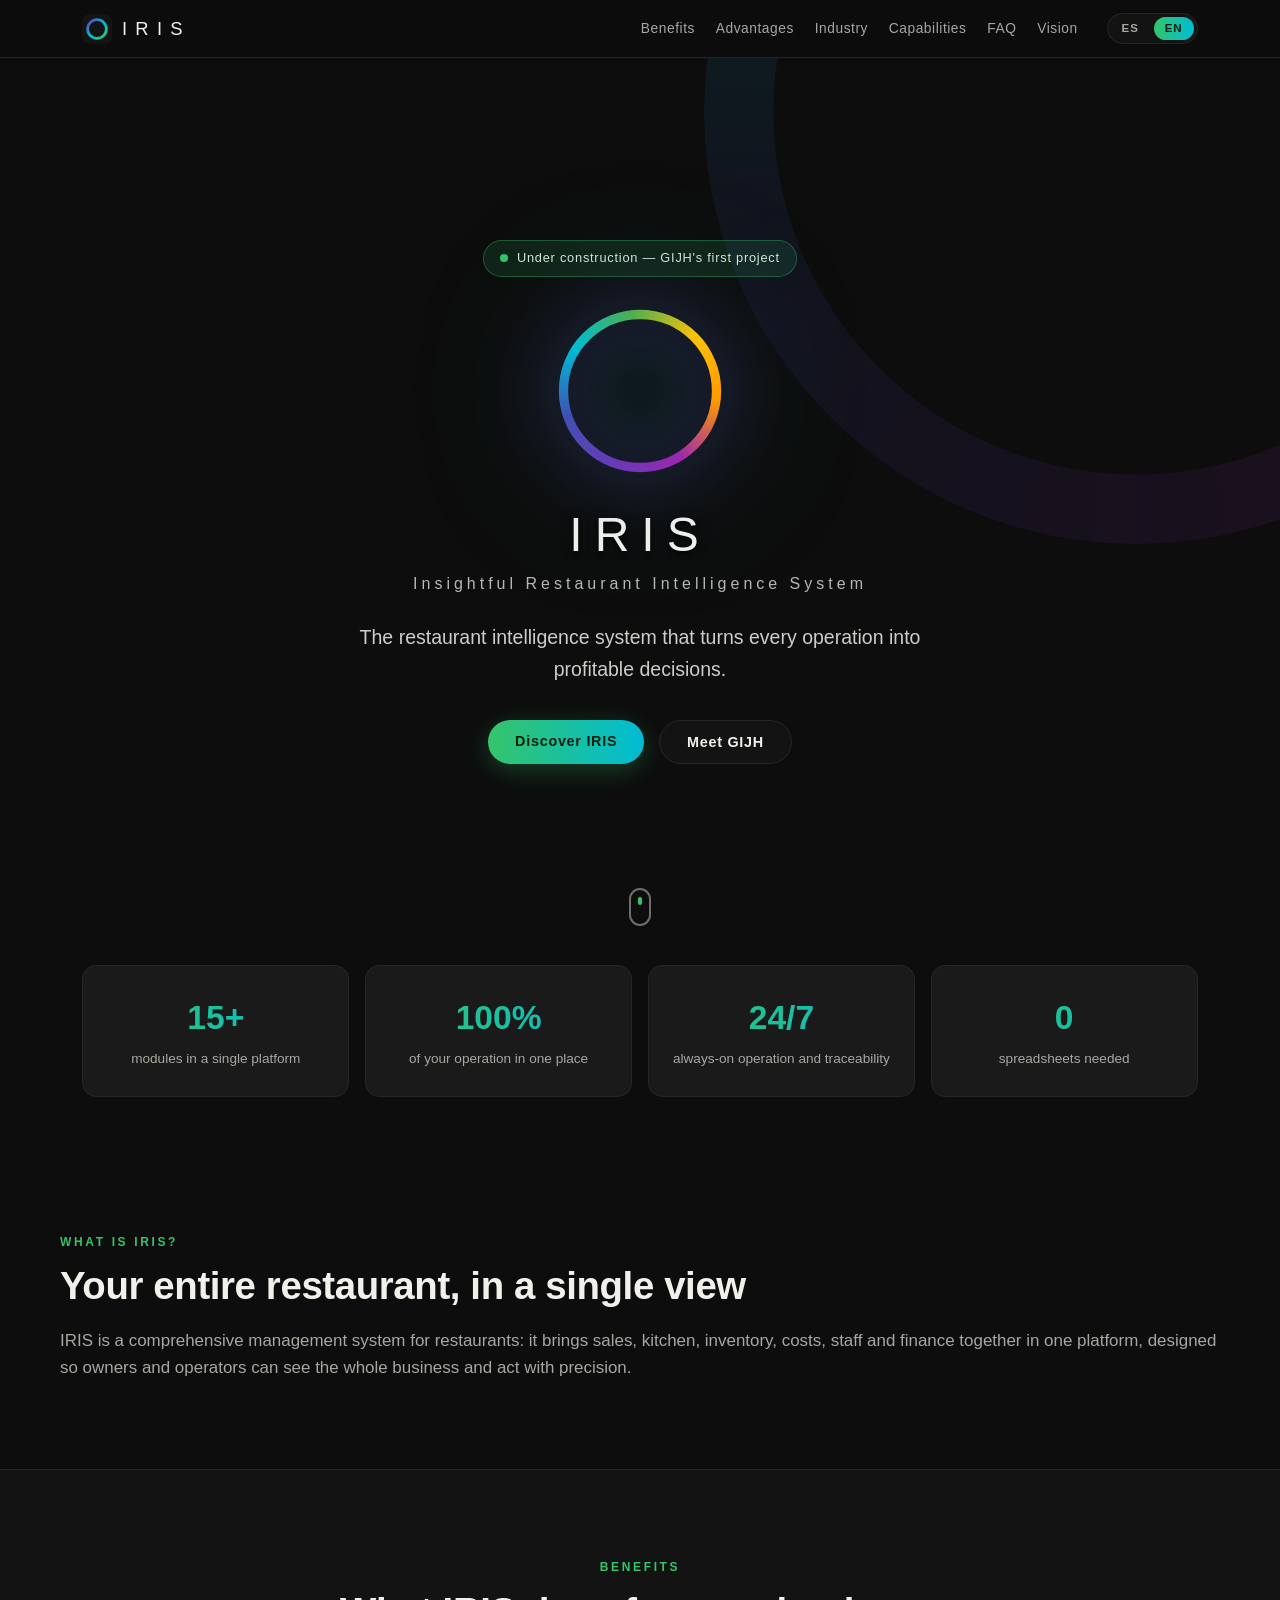
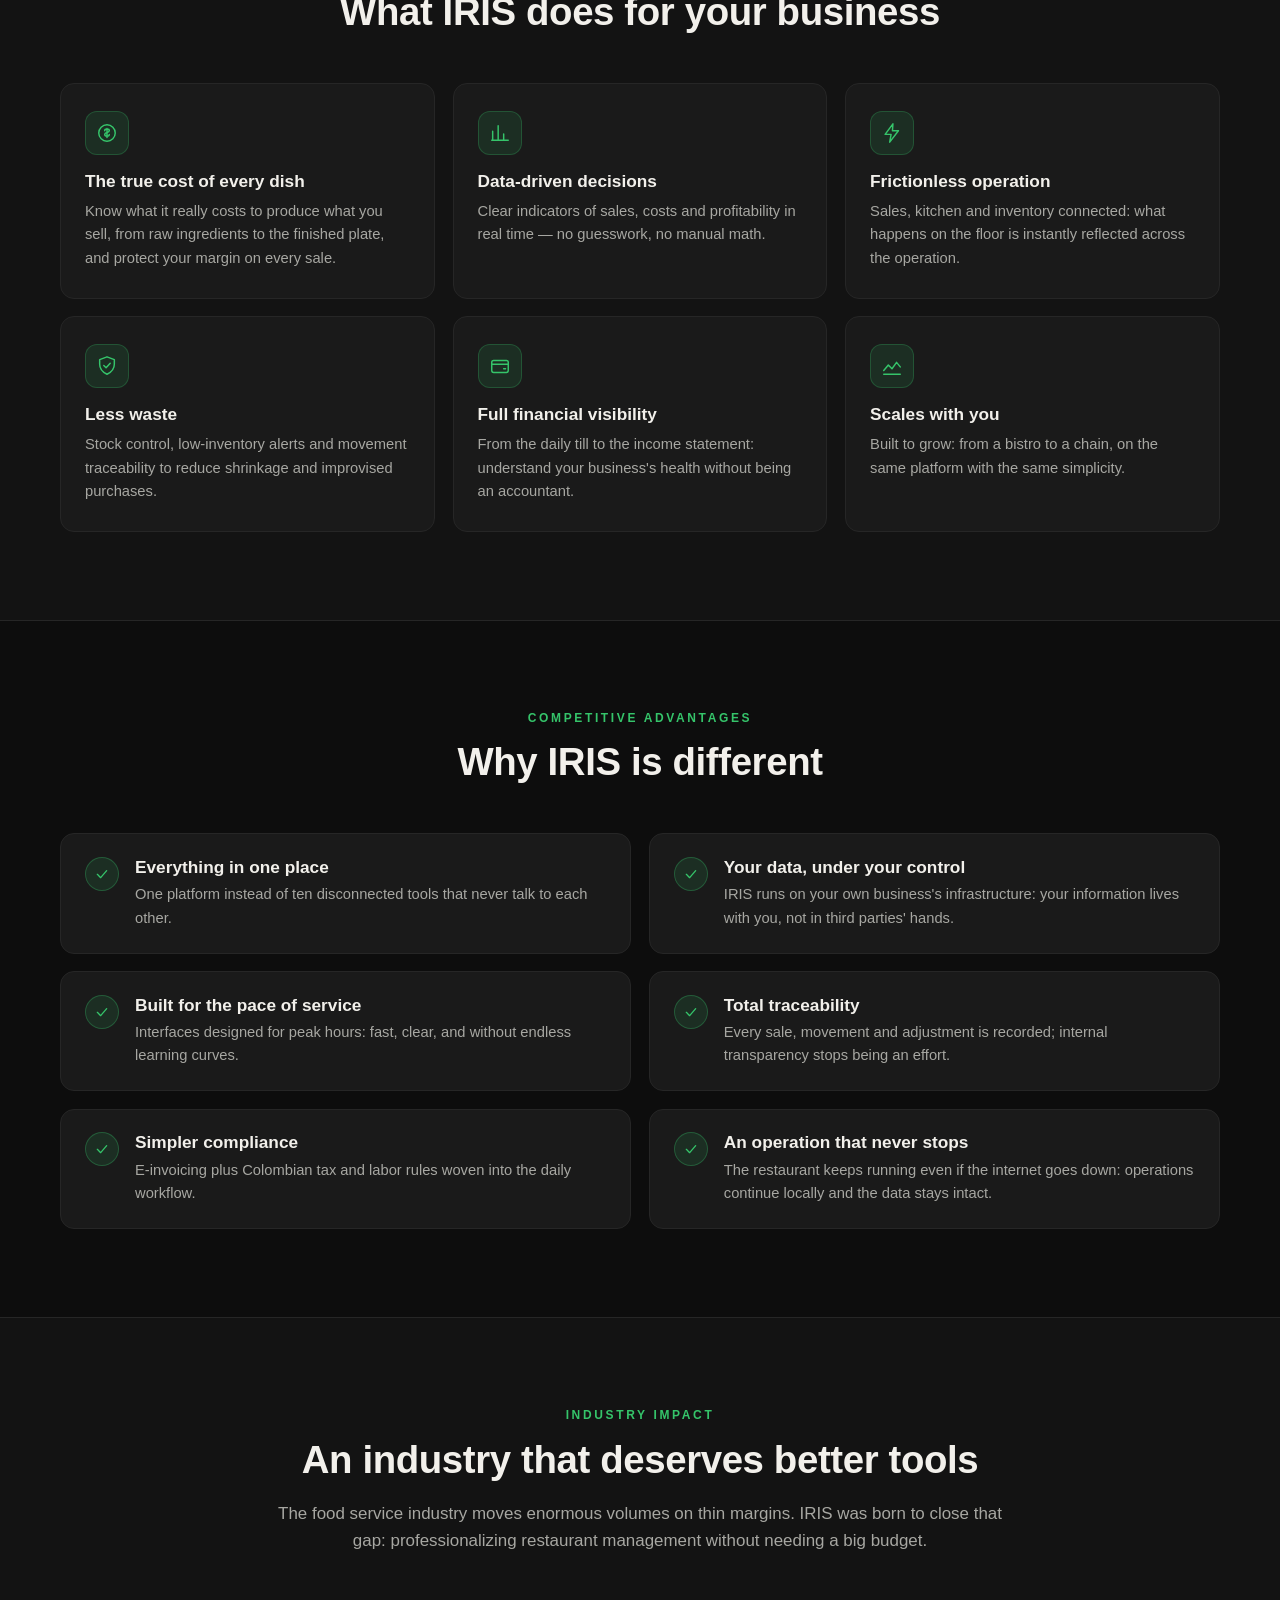
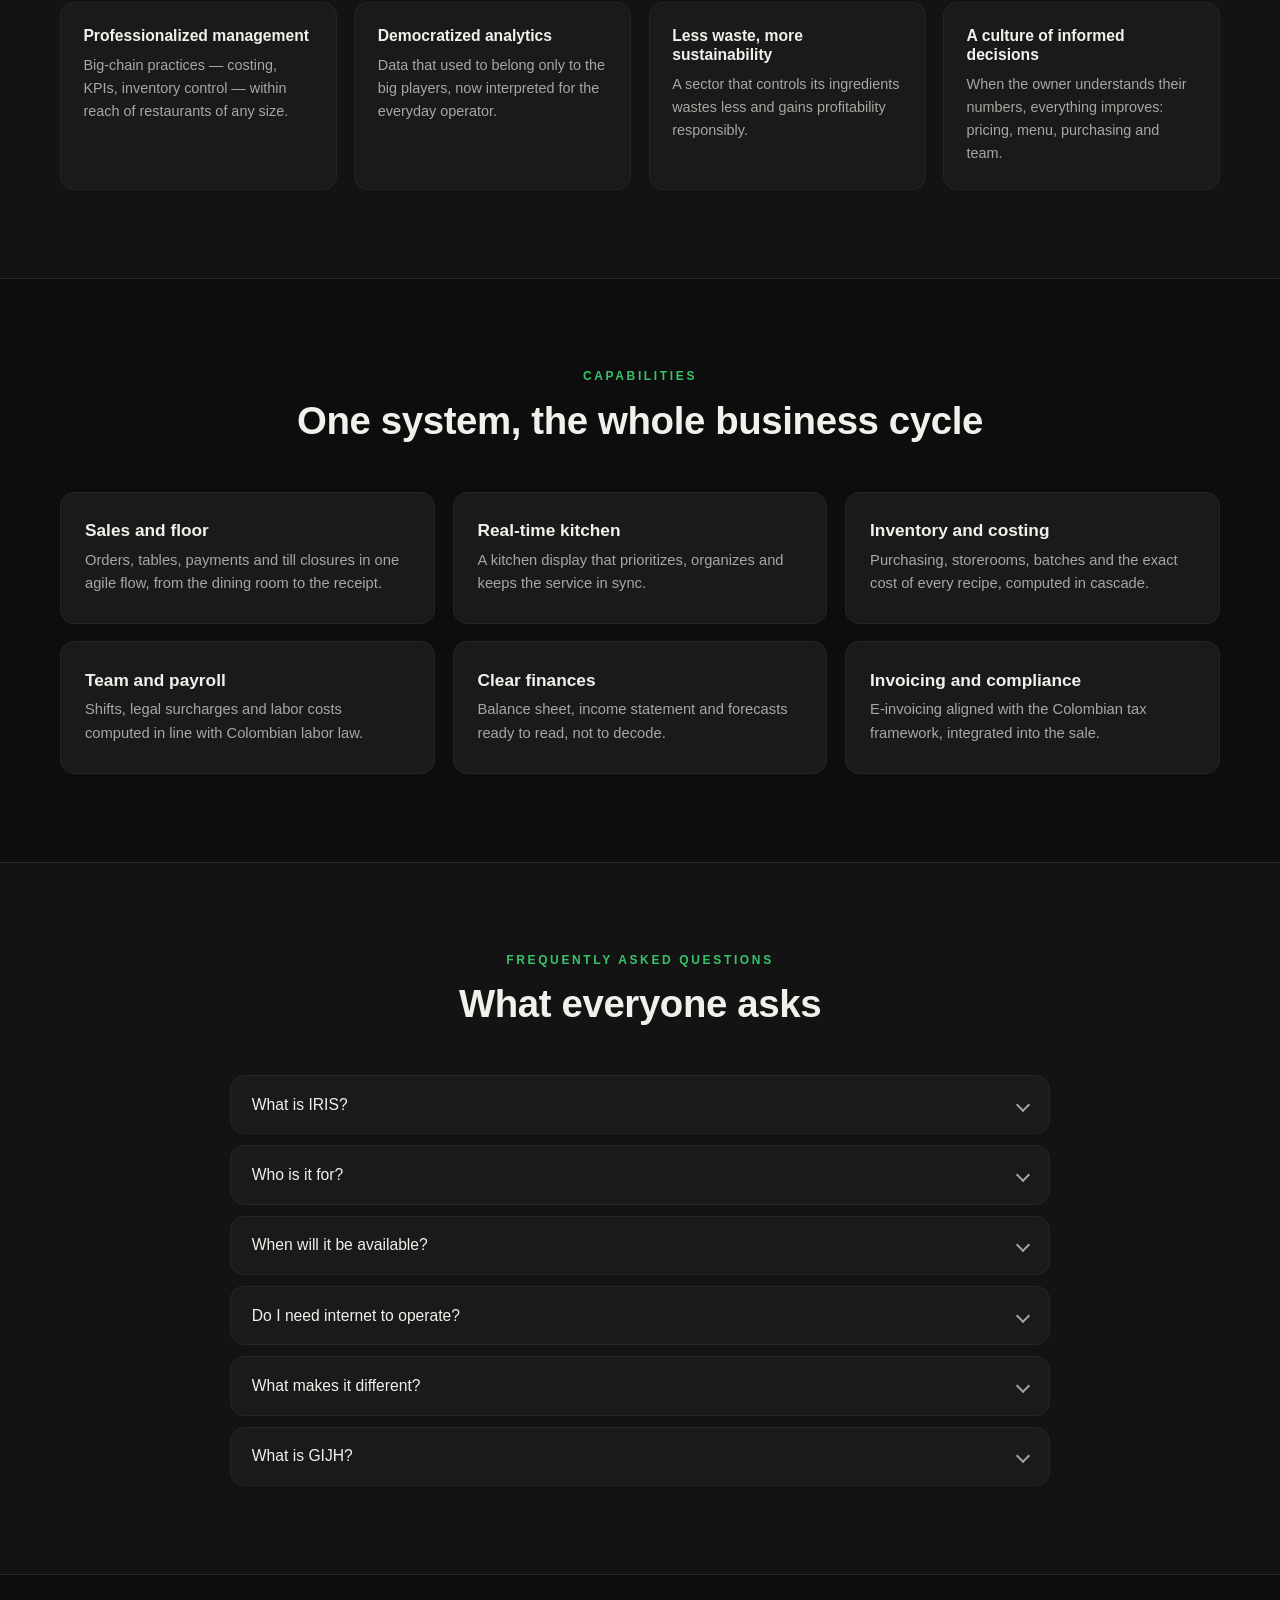
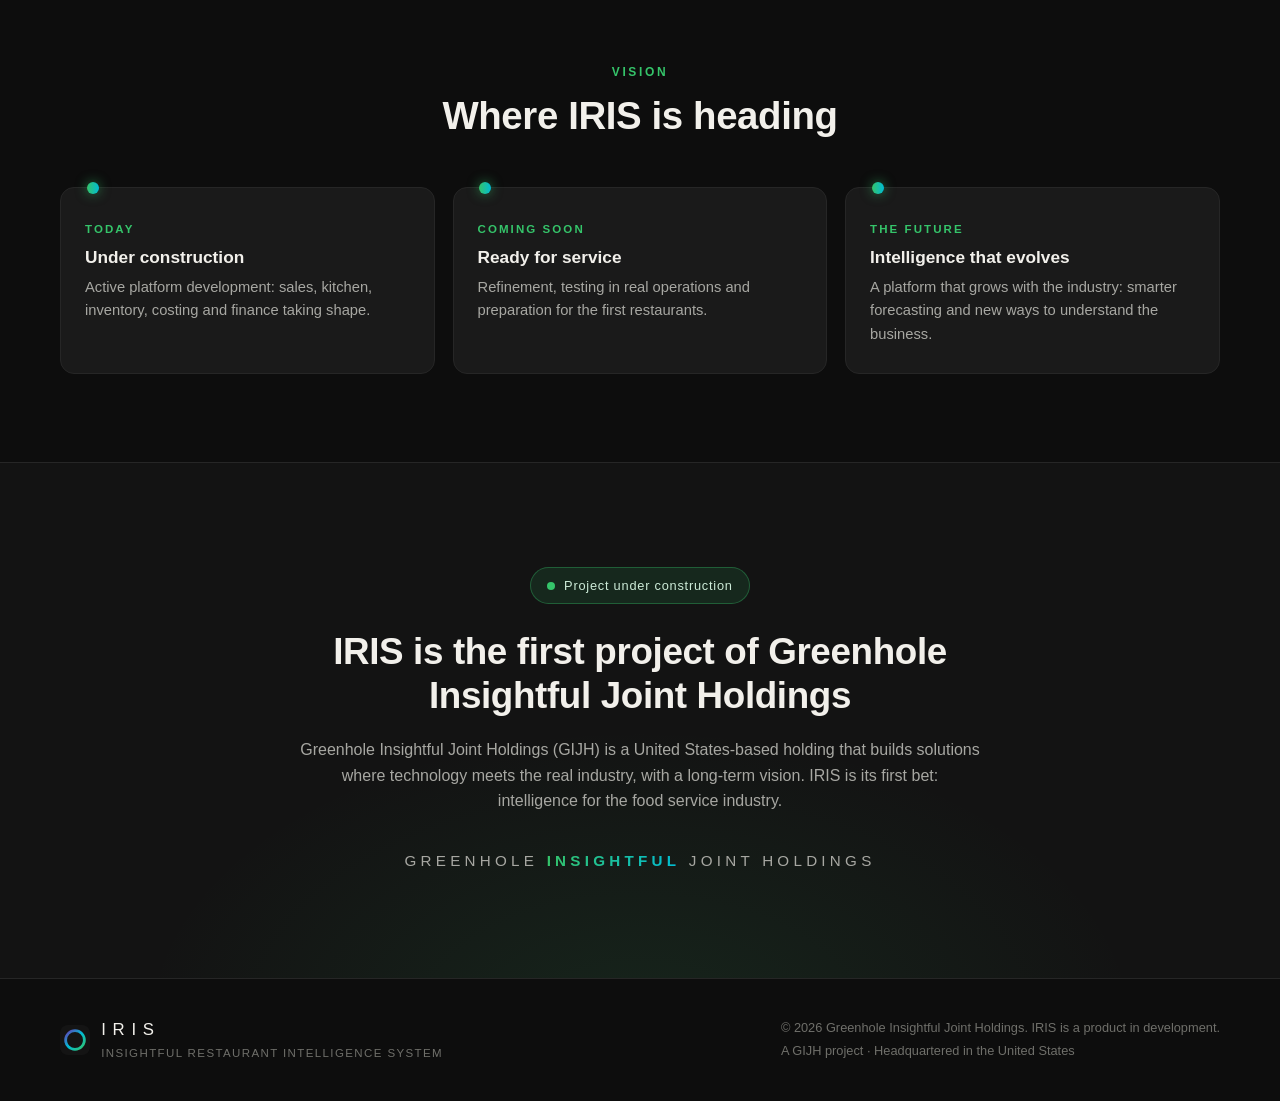
==== index.html @ d39fe7a3 "Add files via upload" ====
<!DOCTYPE html>
<html lang="es">
<head>
  <meta charset="UTF-8">
  <meta name="viewport" content="width=device-width, initial-scale=1.0">
  <title>IRIS — Insightful Restaurant Intelligence System | GIJH</title>
  <meta name="description" content="IRIS es el sistema de inteligencia para restaurantes del grupo Greenhole Insightful Joint Holdings (GIJH): ventas, cocina, inventario, costos, equipo y finanzas en una sola plataforma. Proyecto en construcción.">
  <meta property="og:title" content="IRIS — Insightful Restaurant Intelligence System">
  <meta property="og:description" content="Inteligencia y gestión integral para la industria gastronómica. Un proyecto de GIJH, con sede en Estados Unidos. En construcción.">
  <meta property="og:type" content="website">
  <link rel="icon" type="image/svg+xml" href="assets/favicon.svg">
  <link rel="stylesheet" href="assets/styles.css">
</head>
<body>

  <!-- ═══ INICIO: navegacion · PRESENTACION ═══ -->
  <header class="nav" id="top">
    <div class="nav-inner">
      <a class="brand" href="#top" aria-label="IRIS">
        <svg class="brand-logo" viewBox="0 0 64 64" aria-hidden="true" focusable="false">
          <defs>
            <linearGradient id="brand-grad" x1="0" y1="0" x2="1" y2="1">
              <stop offset="0" stop-color="#673AB7"/>
              <stop offset="0.5" stop-color="#00BCD4"/>
              <stop offset="1" stop-color="#35C46A"/>
            </linearGradient>
          </defs>
          <rect width="64" height="64" rx="14" fill="#141414"/>
          <circle cx="32" cy="32" r="20" fill="none" stroke="url(#brand-grad)" stroke-width="6"/>
        </svg>
        <span class="brand-name">IRIS</span>
      </a>
      <nav class="nav-links" aria-label="Secciones">
        <a href="#beneficios" data-i18n="nav.beneficios">Beneficios</a>
        <a href="#ventajas" data-i18n="nav.ventajas">Ventajas</a>
        <a href="#industria" data-i18n="nav.industria">Industria</a>
        <a href="#capacidades" data-i18n="nav.capacidades">Capacidades</a>
        <a href="#faq" data-i18n="nav.faq">FAQ</a>
        <a href="#vision" data-i18n="nav.vision">Visión</a>
      </nav>
      <div class="lang-switch" role="group" aria-label="Idioma">
        <button type="button" id="lang-es" aria-pressed="true">ES</button>
        <button type="button" id="lang-en" aria-pressed="false">EN</button>
      </div>
    </div>
  </header>
  <!-- ═══ FIN: navegacion ═══ -->

  <main>

    <!-- ═══ INICIO: hero · PRESENTACION ═══ -->
    <section class="hero" aria-labelledby="hero-title">
      <div class="hero-ghost-ring" aria-hidden="true"></div>
      <div class="hero-inner">
        <p class="badge construction-badge">
          <span class="pulse-dot" aria-hidden="true"></span>
          <span data-i18n="hero.badge">En construcción — el primer proyecto de GIJH</span>
        </p>
        <div class="splash-logo" aria-hidden="true">
          <svg viewBox="0 0 100 100" xmlns="http://www.w3.org/2000/svg">
            <defs>
              <mask id="ringMaskHero">
                <circle cx="50" cy="50" r="45" fill="none" stroke="white" stroke-width="5.5" />
              </mask>
            </defs>
            <g mask="url(#ringMaskHero)">
              <foreignObject x="0" y="0" width="100" height="100">
                <div xmlns="http://www.w3.org/1999/xhtml"
                     style="width: 100%; height: 100%; border-radius: 50%;
                            background: conic-gradient(from 200deg, #673AB7, #3F51B5, #00BCD4, #4CAF50, #FFC107, #FF9800, #9C27B0, #673AB7);">
                </div>
              </foreignObject>
            </g>
          </svg>
        </div>
        <h1 id="hero-title" class="splash-title">IRIS</h1>
        <p class="splash-sub">Insightful Restaurant Intelligence System</p>
        <p class="hero-tag" data-i18n="hero.tag">El sistema de inteligencia para restaurantes que convierte cada operación en decisiones rentables.</p>
        <div class="hero-cta">
          <a class="btn btn-primary" href="#beneficios" data-i18n="hero.cta1">Descubrir IRIS</a>
          <a class="btn btn-ghost" href="#gijh" data-i18n="hero.cta2">Conocer GIJH</a>
        </div>
      </div>
      <div class="scroll-hint" aria-hidden="true"></div>
    </section>
    <!-- ═══ FIN: hero ═══ -->

    <!-- ═══ INICIO: cifras · PRESENTACION ═══ -->
    <section class="stats reveal" aria-label="IRIS en cifras">
      <div class="stat">
        <span class="stat-num" data-count="15" data-suffix="+">15+</span>
        <span class="stat-label" data-i18n="stats.1">módulos en una sola plataforma</span>
      </div>
      <div class="stat">
        <span class="stat-num" data-count="100" data-suffix="%">100%</span>
        <span class="stat-label" data-i18n="stats.2">de tu operación en un solo lugar</span>
      </div>
      <div class="stat">
        <span class="stat-num" data-count="24" data-suffix="/7">24/7</span>
        <span class="stat-label" data-i18n="stats.3">operación y trazabilidad continua</span>
      </div>
      <div class="stat">
        <span class="stat-num" data-count="0" data-suffix="">0</span>
        <span class="stat-label" data-i18n="stats.4">hojas de cálculo necesarias</span>
      </div>
    </section>
    <!-- ═══ FIN: cifras ═══ -->

    <!-- ═══ INICIO: que es · PRESENTACION ═══ -->
    <section class="section" id="about" aria-labelledby="about-t">
      <div class="section-inner reveal">
        <p class="kicker" data-i18n="about.kicker">¿Qué es IRIS?</p>
        <h2 id="about-t" data-i18n="about.t">Tu restaurante completo, en una sola mirada</h2>
        <p class="lead" data-i18n="about.p">IRIS es un sistema integral de gestión para restaurantes: reúne ventas, cocina, inventario, costos, personal y finanzas en una sola plataforma, diseñada para que dueños y operadores vean su negocio completo y actúen con precisión.</p>
      </div>
    </section>
    <!-- ═══ FIN: que es ═══ -->

    <!-- ═══ INICIO: beneficios · PRESENTACION ═══ -->
    <section class="section section-alt" id="beneficios" aria-labelledby="beneficios-t">
      <div class="section-inner">
        <div class="section-head reveal">
          <p class="kicker" data-i18n="ben.kicker">Beneficios</p>
          <h2 id="beneficios-t" data-i18n="ben.t">Lo que IRIS hace por tu negocio</h2>
        </div>
        <div class="grid grid-3">
          <article class="card reveal">
            <div class="card-icon" aria-hidden="true"><svg viewBox="0 0 24 24" fill="none" stroke="currentColor" stroke-width="1.6" stroke-linecap="round" stroke-linejoin="round"><circle cx="12" cy="12" r="9"/><path d="M12 7v10M9.5 9.5c0-1 1-1.8 2.5-1.8s2.5.8 2.5 1.8-1 1.6-2.5 2c-1.5.4-2.5 1-2.5 2s1 1.8 2.5 1.8 2.5-.8 2.5-1.8"/></svg></div>
            <h3 data-i18n="ben.1.t">Costo real de cada plato</h3>
            <p data-i18n="ben.1.d">Conoce cuánto cuesta realmente producir lo que vendes, desde la materia prima hasta el plato final, y protege tu margen en cada venta.</p>
          </article>
          <article class="card reveal">
            <div class="card-icon" aria-hidden="true"><svg viewBox="0 0 24 24" fill="none" stroke="currentColor" stroke-width="1.6" stroke-linecap="round" stroke-linejoin="round"><path d="M4 20V10M10 20V4M16 20v-7M21 20H3"/></svg></div>
            <h3 data-i18n="ben.2.t">Decisiones con datos</h3>
            <p data-i18n="ben.2.d">Indicadores claros de ventas, costos y rentabilidad en tiempo real, sin depender de corazonadas ni cálculos manuales.</p>
          </article>
          <article class="card reveal">
            <div class="card-icon" aria-hidden="true"><svg viewBox="0 0 24 24" fill="none" stroke="currentColor" stroke-width="1.6" stroke-linecap="round" stroke-linejoin="round"><path d="M13 2 4.5 13.5H11L9.5 22 19 9.5h-6.5L13 2Z"/></svg></div>
            <h3 data-i18n="ben.3.t">Operación sin fricciones</h3>
            <p data-i18n="ben.3.d">Ventas, cocina e inventario conectados: lo que ocurre en el salón se refleja al instante en toda la operación.</p>
          </article>
          <article class="card reveal">
            <div class="card-icon" aria-hidden="true"><svg viewBox="0 0 24 24" fill="none" stroke="currentColor" stroke-width="1.6" stroke-linecap="round" stroke-linejoin="round"><path d="M12 21c5-2.5 8-6.5 8-11V5l-8-3-8 3v5c0 4.5 3 8.5 8 11Z"/><path d="M8.5 11.5 11 14l4.5-5"/></svg></div>
            <h3 data-i18n="ben.4.t">Menos desperdicio</h3>
            <p data-i18n="ben.4.d">Control de existencias, alertas de stock y trazabilidad de movimientos para reducir mermas y compras improvisadas.</p>
          </article>
          <article class="card reveal">
            <div class="card-icon" aria-hidden="true"><svg viewBox="0 0 24 24" fill="none" stroke="currentColor" stroke-width="1.6" stroke-linecap="round" stroke-linejoin="round"><rect x="3" y="6" width="18" height="13" rx="2"/><path d="M3 10h18M16 15h2"/></svg></div>
            <h3 data-i18n="ben.5.t">Visión financiera completa</h3>
            <p data-i18n="ben.5.d">Desde la caja diaria hasta el estado de resultados: entiende la salud de tu negocio sin ser contador.</p>
          </article>
          <article class="card reveal">
            <div class="card-icon" aria-hidden="true"><svg viewBox="0 0 24 24" fill="none" stroke="currentColor" stroke-width="1.6" stroke-linecap="round" stroke-linejoin="round"><path d="M3 17l5-6 4 4 5-7 4 5"/><path d="M3 21h18"/></svg></div>
            <h3 data-i18n="ben.6.t">Escala contigo</h3>
            <p data-i18n="ben.6.d">Diseñado para crecer: de un bistró a una cadena, con la misma plataforma y la misma simplicidad.</p>
          </article>
        </div>
      </div>
    </section>
    <!-- ═══ FIN: beneficios ═══ -->

    <!-- ═══ INICIO: ventajas · PRESENTACION ═══ -->
    <section class="section" id="ventajas" aria-labelledby="ventajas-t">
      <div class="section-inner">
        <div class="section-head reveal">
          <p class="kicker" data-i18n="adv.kicker">Ventajas competitivas</p>
          <h2 id="ventajas-t" data-i18n="adv.t">Por qué IRIS es distinto</h2>
        </div>
        <div class="grid grid-2">
          <article class="adv reveal">
            <div class="adv-check" aria-hidden="true"><svg viewBox="0 0 24 24" fill="none" stroke="currentColor" stroke-width="2" stroke-linecap="round" stroke-linejoin="round"><path d="M5 12.5 10 17.5 19 7"/></svg></div>
            <div>
              <h3 data-i18n="adv.1.t">Todo en un solo lugar</h3>
              <p data-i18n="adv.1.d">Una plataforma en lugar de diez herramientas sueltas que no se hablan entre sí.</p>
            </div>
          </article>
          <article class="adv reveal">
            <div class="adv-check" aria-hidden="true"><svg viewBox="0 0 24 24" fill="none" stroke="currentColor" stroke-width="2" stroke-linecap="round" stroke-linejoin="round"><path d="M5 12.5 10 17.5 19 7"/></svg></div>
            <div>
              <h3 data-i18n="adv.2.t">Tus datos, bajo tu control</h3>
              <p data-i18n="adv.2.d">IRIS opera sobre la infraestructura de tu propio negocio: tu información vive contigo, no en manos de terceros.</p>
            </div>
          </article>
          <article class="adv reveal">
            <div class="adv-check" aria-hidden="true"><svg viewBox="0 0 24 24" fill="none" stroke="currentColor" stroke-width="2" stroke-linecap="round" stroke-linejoin="round"><path d="M5 12.5 10 17.5 19 7"/></svg></div>
            <div>
              <h3 data-i18n="adv.3.t">Hecho para el ritmo del servicio</h3>
              <p data-i18n="adv.3.d">Interfaces pensadas para la hora pico: rápidas, claras y sin curvas de aprendizaje eternas.</p>
            </div>
          </article>
          <article class="adv reveal">
            <div class="adv-check" aria-hidden="true"><svg viewBox="0 0 24 24" fill="none" stroke="currentColor" stroke-width="2" stroke-linecap="round" stroke-linejoin="round"><path d="M5 12.5 10 17.5 19 7"/></svg></div>
            <div>
              <h3 data-i18n="adv.4.t">Trazabilidad total</h3>
              <p data-i18n="adv.4.d">Cada venta, movimiento y ajuste queda registrado; la transparencia interna deja de ser un esfuerzo.</p>
            </div>
          </article>
          <article class="adv reveal">
            <div class="adv-check" aria-hidden="true"><svg viewBox="0 0 24 24" fill="none" stroke="currentColor" stroke-width="2" stroke-linecap="round" stroke-linejoin="round"><path d="M5 12.5 10 17.5 19 7"/></svg></div>
            <div>
              <h3 data-i18n="adv.5.t">Cumplimiento más simple</h3>
              <p data-i18n="adv.5.d">Facturación electrónica y reglas tributarias y laborales colombianas integradas en el flujo diario.</p>
            </div>
          </article>
          <article class="adv reveal">
            <div class="adv-check" aria-hidden="true"><svg viewBox="0 0 24 24" fill="none" stroke="currentColor" stroke-width="2" stroke-linecap="round" stroke-linejoin="round"><path d="M5 12.5 10 17.5 19 7"/></svg></div>
            <div>
              <h3 data-i18n="adv.6.t">Operación que no se detiene</h3>
              <p data-i18n="adv.6.d">El restaurante continúa aunque falle internet: la operación sigue en local y la información queda íntegra.</p>
            </div>
          </article>
        </div>
      </div>
    </section>
    <!-- ═══ FIN: ventajas ═══ -->

    <!-- ═══ INICIO: industria · PRESENTACION ═══ -->
    <section class="section section-alt" id="industria" aria-labelledby="industria-t">
      <div class="section-inner">
        <div class="section-head reveal">
          <p class="kicker" data-i18n="ind.kicker">Aporte a la industria</p>
          <h2 id="industria-t" data-i18n="ind.t">Una industria que merece mejores herramientas</h2>
          <p class="lead" data-i18n="ind.intro">La industria gastronómica mueve enormes volúmenes con márgenes delgados. IRIS nace para cerrar esa brecha: profesionalizar la gestión del restaurante sin necesidad de grandes presupuestos.</p>
        </div>
        <div class="grid grid-4">
          <article class="mini reveal">
            <h3 data-i18n="ind.1.t">Profesionalización de la gestión</h3>
            <p data-i18n="ind.1.d">Prácticas de las grandes cadenas —costeo, indicadores, control de inventario— al alcance de restaurantes de cualquier tamaño.</p>
          </article>
          <article class="mini reveal">
            <h3 data-i18n="ind.2.t">Democratización del análisis</h3>
            <p data-i18n="ind.2.d">Datos que antes eran solo de los grandes, ahora interpretados para el operador de a pie.</p>
          </article>
          <article class="mini reveal">
            <h3 data-i18n="ind.3.t">Menos desperdicio, más sostenibilidad</h3>
            <p data-i18n="ind.3.d">Un sector que controla sus insumos desperdicia menos y gana rentabilidad de forma responsable.</p>
          </article>
          <article class="mini reveal">
            <h3 data-i18n="ind.4.t">Cultura de decisiones informadas</h3>
            <p data-i18n="ind.4.d">Cuando el dueño entiende sus números, todo mejora: precios, menú, compras y equipo.</p>
          </article>
        </div>
      </div>
    </section>
    <!-- ═══ FIN: industria ═══ -->

    <!-- ═══ INICIO: capacidades · PRESENTACION ═══ -->
    <section class="section" id="capacidades" aria-labelledby="capacidades-t">
      <div class="section-inner">
        <div class="section-head reveal">
          <p class="kicker" data-i18n="cap.kicker">Capacidades</p>
          <h2 id="capacidades-t" data-i18n="cap.t">Un solo sistema, todo el ciclo del negocio</h2>
        </div>
        <div class="grid grid-3">
          <article class="card cap reveal">
            <h3 data-i18n="cap.1.t">Ventas y salón</h3>
            <p data-i18n="cap.1.d">Pedidos, mesas, pagos y cierres de caja en un flujo ágil, del salón al recibo.</p>
          </article>
          <article class="card cap reveal">
            <h3 data-i18n="cap.2.t">Cocina en tiempo real</h3>
            <p data-i18n="cap.2.d">Una pantalla de cocina que prioriza, organiza y mantiene el servicio sincronizado.</p>
          </article>
          <article class="card cap reveal">
            <h3 data-i18n="cap.3.t">Inventario y costos</h3>
            <p data-i18n="cap.3.d">Compras, bodegas, lotes y el costo exacto de cada receta, calculado en cascada.</p>
          </article>
          <article class="card cap reveal">
            <h3 data-i18n="cap.4.t">Equipo y nómina</h3>
            <p data-i18n="cap.4.d">Turnos, recargos legales y costos laborales calculados conforme a la normatividad laboral colombiana.</p>
          </article>
          <article class="card cap reveal">
            <h3 data-i18n="cap.5.t">Finanzas claras</h3>
            <p data-i18n="cap.5.d">Balance, resultados y proyecciones listos para leer, no para descifrar.</p>
          </article>
          <article class="card cap reveal">
            <h3 data-i18n="cap.6.t">Facturación y cumplimiento</h3>
            <p data-i18n="cap.6.d">Facturación electrónica alineada con el marco tributario colombiano, integrada a la venta.</p>
          </article>
        </div>
      </div>
    </section>
    <!-- ═══ FIN: capacidades ═══ -->

    <!-- ═══ INICIO: faq · PRESENTACION ═══ -->
    <section class="section section-alt" id="faq" aria-labelledby="faq-t">
      <div class="section-inner section-narrow">
        <div class="section-head reveal">
          <p class="kicker" data-i18n="faq.kicker">Preguntas frecuentes</p>
          <h2 id="faq-t" data-i18n="faq.t">Lo que todos preguntan</h2>
        </div>
        <div class="faq-list reveal">
          <div class="faq-item">
            <button type="button" class="faq-q" aria-expanded="false">
              <span data-i18n="faq.1.q">¿Qué es IRIS?</span>
              <span class="faq-chevron" aria-hidden="true"></span>
            </button>
            <div class="faq-a"><div class="faq-a-inner"><p data-i18n="faq.1.a">Un sistema integral de inteligencia y gestión para restaurantes que une ventas, cocina, inventario, personal y finanzas en una sola plataforma.</p></div></div>
          </div>
          <div class="faq-item">
            <button type="button" class="faq-q" aria-expanded="false">
              <span data-i18n="faq.2.q">¿Para quién está pensado?</span>
              <span class="faq-chevron" aria-hidden="true"></span>
            </button>
            <div class="faq-a"><div class="faq-a-inner"><p data-i18n="faq.2.a">Para cualquier negocio gastronómico que quiera controlar costos y crecer con datos: cafés, bistrós, gastro bars, restaurantes y cadenas.</p></div></div>
          </div>
          <div class="faq-item">
            <button type="button" class="faq-q" aria-expanded="false">
              <span data-i18n="faq.3.q">¿Cuándo estará disponible?</span>
              <span class="faq-chevron" aria-hidden="true"></span>
            </button>
            <div class="faq-a"><div class="faq-a-inner"><p data-i18n="faq.3.a">IRIS está en construcción activa por GIJH. Esta página se actualizará a medida que avance su desarrollo.</p></div></div>
          </div>
          <div class="faq-item">
            <button type="button" class="faq-q" aria-expanded="false">
              <span data-i18n="faq.4.q">¿Necesito internet para operar?</span>
              <span class="faq-chevron" aria-hidden="true"></span>
            </button>
            <div class="faq-a"><div class="faq-a-inner"><p data-i18n="faq.4.a">No. IRIS está diseñado para que la operación del restaurante continúe incluso sin conexión.</p></div></div>
          </div>
          <div class="faq-item">
            <button type="button" class="faq-q" aria-expanded="false">
              <span data-i18n="faq.5.q">¿Qué lo hace diferente?</span>
              <span class="faq-chevron" aria-hidden="true"></span>
            </button>
            <div class="faq-a"><div class="faq-a-inner"><p data-i18n="faq.5.a">Une en un solo sistema lo que normalmente está repartido en muchas herramientas, y traduce cada operación en información clara para decidir.</p></div></div>
          </div>
          <div class="faq-item">
            <button type="button" class="faq-q" aria-expanded="false">
              <span data-i18n="faq.6.q">¿Qué es GIJH?</span>
              <span class="faq-chevron" aria-hidden="true"></span>
            </button>
            <div class="faq-a"><div class="faq-a-inner"><p data-i18n="faq.6.a">Greenhole Insightful Joint Holdings (GIJH) es la holding con sede en Estados Unidos que impulsa IRIS como su primer proyecto.</p></div></div>
          </div>
        </div>
      </div>
    </section>
    <!-- ═══ FIN: faq ═══ -->

    <!-- ═══ INICIO: vision · PRESENTACION ═══ -->
    <section class="section" id="vision" aria-labelledby="vision-t">
      <div class="section-inner">
        <div class="section-head reveal">
          <p class="kicker" data-i18n="vis.kicker">Visión</p>
          <h2 id="vision-t" data-i18n="vis.t">Hacia dónde va IRIS</h2>
        </div>
        <div class="roadmap">
          <div class="road reveal">
            <span class="road-dot" aria-hidden="true"></span>
            <p class="road-phase" data-i18n="vis.1.p">Hoy</p>
            <h3 data-i18n="vis.1.t">En construcción</h3>
            <p data-i18n="vis.1.d">Desarrollo activo de la plataforma: ventas, cocina, inventario, costos y finanzas tomando forma.</p>
          </div>
          <div class="road reveal">
            <span class="road-dot" aria-hidden="true"></span>
            <p class="road-phase" data-i18n="vis.2.p">Próximamente</p>
            <h3 data-i18n="vis.2.t">Listo para el servicio</h3>
            <p data-i18n="vis.2.d">Refinamiento, pruebas en operación real y preparación para los primeros restaurantes.</p>
          </div>
          <div class="road reveal">
            <span class="road-dot" aria-hidden="true"></span>
            <p class="road-phase" data-i18n="vis.3.p">El futuro</p>
            <h3 data-i18n="vis.3.t">Inteligencia que evoluciona</h3>
            <p data-i18n="vis.3.d">Una plataforma que crece con la industria: proyecciones más inteligentes y nuevas formas de entender el negocio.</p>
          </div>
        </div>
      </div>
    </section>
    <!-- ═══ FIN: vision ═══ -->

    <!-- ═══ INICIO: cierre gijh · PRESENTACION ═══ -->
    <section class="closing" id="gijh" aria-labelledby="gijh-t">
      <div class="section-inner reveal">
        <p class="badge closing-badge">
          <span class="pulse-dot" aria-hidden="true"></span>
          <span data-i18n="close.pill">Proyecto en construcción</span>
        </p>
        <h2 id="gijh-t" class="closing-h" data-i18n="close.h">IRIS es el primer proyecto de Greenhole Insightful Joint Holdings</h2>
        <p class="closing-p" data-i18n="close.p">Greenhole Insightful Joint Holdings (GIJH) es una holding con sede en Estados Unidos que construye soluciones donde la tecnología se encuentra con la industria real, con visión de largo plazo. IRIS es su primera apuesta: inteligencia para la industria gastronómica.</p>
        <p class="closing-sign">Greenhole <span>Insightful</span> Joint Holdings</p>
      </div>
    </section>
    <!-- ═══ FIN: cierre gijh ═══ -->

  </main>

  <!-- ═══ INICIO: pie · PRESENTACION ═══ -->
  <footer class="footer">
    <div class="footer-inner">
      <div class="footer-brand">
        <svg class="brand-logo" viewBox="0 0 64 64" aria-hidden="true" focusable="false">
          <rect width="64" height="64" rx="14" fill="#141414"/>
          <circle cx="32" cy="32" r="20" fill="none" stroke="url(#brand-grad)" stroke-width="6"/>
        </svg>
        <span>
          <strong>IRIS</strong>
          <span class="footer-sub">Insightful Restaurant Intelligence System</span>
        </span>
      </div>
      <div class="footer-legal">
        <p data-i18n="footer.1">© 2026 Greenhole Insightful Joint Holdings. IRIS es un producto en desarrollo.</p>
        <p data-i18n="footer.2">Un proyecto de GIJH · Con sede en Estados Unidos</p>
      </div>
    </div>
  </footer>
  <!-- ═══ FIN: pie ═══ -->

  <script src="assets/main.js"></script>
</body>
</html>
---- assets/styles.css ----
/* ══════════════════════════════════════════════════════════════
   ARCHIVO: assets/styles.css
   MODULO: iris-landing · CATEGORIA: PRESENTACION
   Responsabilidad: identidad visual híbrida (base oscura IRIS +
     acentos verdes GIJH) y layout responsivo de la landing.
   No hace: lógica de aplicación (→ assets/main.js).
   ══════════════════════════════════════════════════════════════ */

/* ═══ INICIO: tokens · PRESENTACION ═══ */
:root {
  --bg: #0D0D0D;
  --bg-alt: #131313;
  --card: #1A1A1A;
  --card-hover: #1F1F1F;
  --border: #262626;
  --text: #F2F0EB;
  --muted: #A7A7A2;
  --muted-2: #6F6F6A;
  --accent-a: #673AB7;  /* violeta IRIS */
  --accent-b: #00BCD4;  /* cian IRIS */
  --accent-c: #FFB300;  /* ámbar IRIS */
  --green: #35C46A;     /* verde GIJH */
  --green-soft: rgba(53, 196, 106, 0.12);
  --grad-iris: conic-gradient(from 200deg, #673AB7, #3F51B5, #00BCD4, #4CAF50, #FFC107, #FF9800, #9C27B0, #673AB7);
  --grad-gijh: linear-gradient(90deg, #35C46A, #00BCD4);
  --radius: 14px;
  --maxw: 1160px;
  --font: "Segoe UI", -apple-system, BlinkMacSystemFont, "Helvetica Neue", Arial, sans-serif;
}
/* ═══ FIN: tokens ═══ */

/* ═══ INICIO: base · PRESENTACION ═══ */
* { margin: 0; padding: 0; box-sizing: border-box; }
html { scroll-behavior: smooth; }
body {
  background: var(--bg);
  color: var(--text);
  font-family: var(--font);
  font-size: 16px;
  line-height: 1.6;
  -webkit-font-smoothing: antialiased;
  overflow-x: hidden;
}
::selection { background: rgba(0, 188, 212, 0.35); }
a { color: inherit; text-decoration: none; }
h1, h2, h3 { font-weight: 600; line-height: 1.2; }
h2 { font-size: clamp(1.7rem, 3.4vw, 2.4rem); letter-spacing: -0.01em; }
h3 { font-size: 1.08rem; }
p { color: var(--muted); }
section { position: relative; }
/* ═══ FIN: base ═══ */

/* ═══ INICIO: aro/splash · PRESENTACION ═══ */
/* Réplica del splash de la app (splash.html): aro cónico + wordmark */
.splash-logo {
  width: clamp(120px, 18vw, 170px);
  height: clamp(120px, 18vw, 170px);
  overflow: visible;
  margin-bottom: 30px;
  animation:
    breathe 3s ease-in-out infinite,
    spin-slow 3s linear infinite;
}
.splash-logo svg {
  width: 100%;
  height: 100%;
  overflow: visible;
  filter:
    drop-shadow(0 0 30px rgba(103, 58, 183, 0.8))
    drop-shadow(0 0 60px rgba(0, 188, 212, 0.5));
}
@keyframes breathe {
  0%, 100% {
    transform: scale(1);
    filter: drop-shadow(0 0 30px rgba(103, 58, 183, 0.8))
            drop-shadow(0 0 60px rgba(0, 188, 212, 0.5));
  }
  50% {
    transform: scale(1.08);
    filter: drop-shadow(0 0 50px rgba(103, 58, 183, 1))
            drop-shadow(0 0 100px rgba(0, 188, 212, 0.8));
  }
}
@keyframes spin-slow {
  0% { transform: rotate(0deg); }
  100% { transform: rotate(360deg); }
}
@keyframes ring-breathe {
  0%, 100% { transform: scale(1); opacity: 0.95; }
  50% { transform: scale(1.06); opacity: 1; }
}
/* ═══ FIN: aro IRIS ═══ */

/* ═══ INICIO: navegacion · PRESENTACION ═══ */
.nav {
  position: sticky;
  top: 0;
  z-index: 50;
  backdrop-filter: blur(12px);
  background: rgba(13, 13, 13, 0.78);
  border-bottom: 1px solid var(--border);
}
.nav-inner {
  max-width: var(--maxw);
  margin: 0 auto;
  padding: 0.8rem 1.4rem;
  display: flex;
  align-items: center;
  gap: 1.4rem;
}
.brand { display: flex; align-items: center; gap: 0.6rem; }
.brand-name { font-size: 1.15rem; font-weight: 300; letter-spacing: 0.45em; margin-right: -0.45em; }
.nav-links { display: flex; gap: 1.3rem; margin-left: auto; }
.nav-links a {
  font-size: 0.86rem;
  color: var(--muted);
  letter-spacing: 0.04em;
  transition: color 0.2s ease;
}
.nav-links a:hover { color: var(--green); }
.lang-switch {
  display: flex;
  gap: 4px;
  margin-left: 0.4rem;
  padding: 3px;
  border: 1px solid var(--border);
  border-radius: 999px;
  background: var(--bg-alt);
}
.lang-switch button {
  border: 0;
  background: transparent;
  color: var(--muted);
  font: 600 0.72rem/1 var(--font);
  letter-spacing: 0.08em;
  padding: 6px 11px;
  border-radius: 999px;
  cursor: pointer;
  transition: all 0.2s ease;
}
.lang-switch button:hover { color: var(--text); }
.lang-switch button[aria-pressed="true"] {
  background: var(--grad-gijh);
  color: #06210F;
}
@media (max-width: 860px) {
  .nav-links { display: none; }
  .lang-switch { margin-left: auto; }
}
/* ═══ FIN: navegacion ═══ */

/* ═══ INICIO: logo/icono · PRESENTACION ═══ */
.brand-logo {
  width: 30px;
  height: 30px;
  flex: 0 0 30px;
  border-radius: 8px;
  display: block;
}
/* ═══ FIN: logo/icono ═══ */

/* ═══ INICIO: hero · PRESENTACION ═══ */
.hero {
  min-height: 100vh;
  display: flex;
  flex-direction: column;
  align-items: center;
  justify-content: center;
  text-align: center;
  padding: 3.2rem 1.4rem 4rem;
  position: relative;
  overflow: hidden;
}
.hero-ghost-ring {
  position: absolute;
  top: -42vmin;
  right: -32vmin;
  width: 96vmin;
  height: 96vmin;
  border-radius: 50%;
  background: var(--grad-iris);
  -webkit-mask: radial-gradient(closest-side, transparent calc(100% - 70px), #000 calc(100% - 69px));
          mask: radial-gradient(closest-side, transparent calc(100% - 70px), #000 calc(100% - 69px));
  opacity: 0.10;
  pointer-events: none;
  animation: ring-breathe 9s ease-in-out infinite;
}
.hero-inner { position: relative; display: flex; flex-direction: column; align-items: center; max-width: 840px; }
.splash-title {
  font-size: 48px;
  font-weight: 300;
  letter-spacing: 12px;
  margin: 0 0 8px;
  text-shadow: 0 2px 4px rgba(0,0,0,0.8), 0 0 10px rgba(0,0,0,0.5);
  user-select: none;
}
.splash-sub {
  font-size: 16px;
  font-weight: 300;
  letter-spacing: 4px;
  color: rgba(255, 255, 255, 0.7);
  margin-bottom: 1.6rem;
  user-select: none;
}
.hero-tag {
  font-size: clamp(1rem, 2.2vw, 1.22rem);
  max-width: 620px;
  color: #CFCDC7;
}
.badge {
  display: inline-flex;
  align-items: center;
  gap: 0.55rem;
  font-size: 0.8rem;
  letter-spacing: 0.06em;
  color: #CDEBd8;
  background: var(--green-soft);
  border: 1px solid rgba(53, 196, 106, 0.35);
  border-radius: 999px;
  padding: 0.45rem 1rem;
  margin-bottom: 1.8rem;
}
.pulse-dot {
  width: 8px;
  height: 8px;
  border-radius: 50%;
  background: var(--green);
  box-shadow: 0 0 0 0 rgba(53, 196, 106, 0.6);
  animation: pulse 2s infinite;
}
@keyframes pulse {
  0% { box-shadow: 0 0 0 0 rgba(53, 196, 106, 0.55); }
  70% { box-shadow: 0 0 0 10px rgba(53, 196, 106, 0); }
  100% { box-shadow: 0 0 0 0 rgba(53, 196, 106, 0); }
}
.hero-cta { display: flex; gap: 0.9rem; margin-top: 2.2rem; flex-wrap: wrap; justify-content: center; }
.scroll-hint {
  position: absolute;
  bottom: 2rem;
  width: 22px;
  height: 38px;
  border: 2px solid var(--muted-2);
  border-radius: 12px;
}
.scroll-hint::before {
  content: "";
  position: absolute;
  top: 7px;
  left: 50%;
  width: 4px;
  height: 8px;
  margin-left: -2px;
  border-radius: 2px;
  background: var(--green);
  animation: hint 1.8s ease-in-out infinite;
}
@keyframes hint {
  0% { transform: translateY(0); opacity: 1; }
  70% { transform: translateY(12px); opacity: 0; }
  100% { transform: translateY(0); opacity: 0; }
}
@media (prefers-reduced-motion: reduce) {
  .ring, .hero-ghost-ring, .pulse-dot, .scroll-hint::before, .splash-logo { animation: none; }
}
/* ═══ FIN: hero ═══ */

/* ═══ INICIO: botones · PRESENTACION ═══ */
.btn {
  display: inline-block;
  font: 600 0.9rem/1 var(--font);
  letter-spacing: 0.05em;
  padding: 0.85rem 1.7rem;
  border-radius: 999px;
  transition: transform 0.2s ease, box-shadow 0.2s ease, background 0.2s ease, border-color 0.2s ease;
}
.btn:active { transform: translateY(1px); }
.btn-primary {
  color: #06210F;
  background: var(--grad-gijh);
  box-shadow: 0 6px 24px rgba(53, 196, 106, 0.28);
}
.btn-primary:hover { transform: translateY(-2px); box-shadow: 0 10px 30px rgba(53, 196, 106, 0.4); }
.btn-ghost {
  color: var(--text);
  border: 1px solid var(--border);
  background: rgba(26, 26, 26, 0.5);
}
.btn-ghost:hover { border-color: var(--green); color: var(--green); }
/* ═══ FIN: botones ═══ */

/* ═══ INICIO: secciones · PRESENTACION ═══ */
.section { padding: 5.5rem 1.4rem; }
.section-alt { background: var(--bg-alt); border-top: 1px solid var(--border); border-bottom: 1px solid var(--border); }
.section-inner { max-width: var(--maxw); margin: 0 auto; }
.section-narrow { max-width: 820px; }
.section-head { text-align: center; max-width: 760px; margin: 0 auto 3rem; }
.kicker {
  font-size: 0.75rem;
  font-weight: 600;
  letter-spacing: 0.22em;
  text-transform: uppercase;
  color: var(--green);
  margin-bottom: 0.7rem;
}
.lead { font-size: 1.06rem; margin-top: 1.1rem; }
/* ═══ FIN: secciones ═══ */

/* ═══ INICIO: cifras · PRESENTACION ═══ */
.stats {
  max-width: var(--maxw);
  margin: 0 auto;
  padding: 0.4rem 1.4rem 3rem;
  display: grid;
  grid-template-columns: repeat(4, 1fr);
  gap: 1rem;
}
.stat {
  background: var(--card);
  border: 1px solid var(--border);
  border-radius: var(--radius);
  padding: 1.6rem 1rem;
  text-align: center;
  transition: border-color 0.25s ease, transform 0.25s ease;
}
.stat:hover { border-color: rgba(53, 196, 106, 0.45); transform: translateY(-3px); }
.stat-num {
  display: block;
  font-size: 2.1rem;
  font-weight: 600;
  background: var(--grad-gijh);
  -webkit-background-clip: text;
          background-clip: text;
  color: transparent;
}
.stat-label { font-size: 0.85rem; color: var(--muted); }
@media (max-width: 760px) { .stats { grid-template-columns: repeat(2, 1fr); } }
/* ═══ FIN: cifras ═══ */

/* ═══ INICIO: tarjetas · PRESENTACION ═══ */
.grid { display: grid; gap: 1.1rem; }
.grid-2 { grid-template-columns: repeat(2, 1fr); }
.grid-3 { grid-template-columns: repeat(3, 1fr); }
.grid-4 { grid-template-columns: repeat(4, 1fr); }
.card {
  background: var(--card);
  border: 1px solid var(--border);
  border-radius: var(--radius);
  padding: 1.7rem 1.5rem;
  position: relative;
  overflow: hidden;
  transition: transform 0.25s ease, border-color 0.25s ease, background 0.25s ease;
}
.card::before {
  content: "";
  position: absolute;
  inset: 0 0 auto 0;
  height: 3px;
  background: var(--grad-gijh);
  opacity: 0;
  transition: opacity 0.25s ease;
}
.card:hover { transform: translateY(-4px); border-color: rgba(53, 196, 106, 0.4); background: var(--card-hover); }
.card:hover::before { opacity: 1; }
.card-icon {
  width: 44px;
  height: 44px;
  border-radius: 12px;
  display: grid;
  place-items: center;
  color: var(--green);
  background: var(--green-soft);
  border: 1px solid rgba(53, 196, 106, 0.25);
  margin-bottom: 1rem;
}
.card-icon svg { width: 22px; height: 22px; }
.card p { font-size: 0.92rem; margin-top: 0.5rem; }
.cap h3 { color: var(--text); }
.cap::before { background: var(--grad-iris); }
.cap:hover { border-color: rgba(0, 188, 212, 0.4); }
@media (max-width: 980px) { .grid-3, .grid-4 { grid-template-columns: repeat(2, 1fr); } }
@media (max-width: 620px) { .grid-2, .grid-3, .grid-4 { grid-template-columns: 1fr; } }
/* ═══ FIN: tarjetas ═══ */

/* ═══ INICIO: ventajas · PRESENTACION ═══ */
.adv {
  display: flex;
  gap: 1rem;
  align-items: flex-start;
  background: var(--card);
  border: 1px solid var(--border);
  border-radius: var(--radius);
  padding: 1.4rem 1.5rem;
  transition: transform 0.25s ease, border-color 0.25s ease;
}
.adv:hover { transform: translateY(-3px); border-color: rgba(53, 196, 106, 0.4); }
.adv-check {
  flex: 0 0 34px;
  width: 34px;
  height: 34px;
  border-radius: 50%;
  display: grid;
  place-items: center;
  color: var(--green);
  background: var(--green-soft);
  border: 1px solid rgba(53, 196, 106, 0.3);
}
.adv-check svg { width: 16px; height: 16px; }
.adv p { font-size: 0.92rem; margin-top: 0.35rem; }
/* ═══ FIN: ventajas ═══ */

/* ═══ INICIO: industria · PRESENTACION ═══ */
.mini {
  background: var(--card);
  border: 1px solid var(--border);
  border-radius: var(--radius);
  padding: 1.5rem 1.4rem;
  transition: transform 0.25s ease, border-color 0.25s ease;
}
.mini:hover { transform: translateY(-3px); border-color: rgba(0, 188, 212, 0.4); }
.mini h3 { font-size: 0.98rem; margin-bottom: 0.5rem; }
.mini p { font-size: 0.9rem; }
/* ═══ FIN: industria ═══ */

/* ═══ INICIO: faq · PRESENTACION ═══ */
.faq-list { display: flex; flex-direction: column; gap: 0.7rem; }
.faq-item {
  border: 1px solid var(--border);
  border-radius: var(--radius);
  background: var(--card);
  overflow: hidden;
  transition: border-color 0.25s ease;
}
.faq-item.open { border-color: rgba(53, 196, 106, 0.45); }
.faq-q {
  width: 100%;
  display: flex;
  align-items: center;
  justify-content: space-between;
  gap: 1rem;
  background: transparent;
  border: 0;
  color: var(--text);
  font: 500 0.98rem/1.4 var(--font);
  text-align: left;
  padding: 1.1rem 1.3rem;
  cursor: pointer;
}
.faq-q:focus-visible { outline: 2px solid var(--green); outline-offset: -2px; }
.faq-chevron {
  flex: 0 0 10px;
  width: 10px;
  height: 10px;
  border-right: 2px solid var(--muted);
  border-bottom: 2px solid var(--muted);
  transform: rotate(45deg);
  transition: transform 0.25s ease, border-color 0.25s ease;
}
.faq-item.open .faq-chevron { transform: rotate(225deg); border-color: var(--green); }
.faq-a {
  display: grid;
  grid-template-rows: 0fr;
  transition: grid-template-rows 0.3s ease;
}
.faq-item.open .faq-a { grid-template-rows: 1fr; }
.faq-a-inner { overflow: hidden; }
.faq-a-inner p { padding: 0 1.3rem 1.2rem; font-size: 0.93rem; }
/* ═══ FIN: faq ═══ */

/* ═══ INICIO: vision · PRESENTACION ═══ */
.roadmap {
  display: grid;
  grid-template-columns: repeat(3, 1fr);
  gap: 1.1rem;
  max-width: var(--maxw);
  margin: 0 auto;
}
.road {
  position: relative;
  background: var(--card);
  border: 1px solid var(--border);
  border-radius: var(--radius);
  padding: 1.6rem 1.5rem 1.7rem;
  transition: transform 0.25s ease, border-color 0.25s ease;
}
.road:hover { transform: translateY(-4px); border-color: rgba(53, 196, 106, 0.4); }
.road-dot {
  position: absolute;
  top: -6px;
  left: 1.6rem;
  width: 12px;
  height: 12px;
  border-radius: 50%;
  background: var(--grad-gijh);
  box-shadow: 0 0 12px rgba(53, 196, 106, 0.6);
}
.road-phase {
  font-size: 0.72rem;
  font-weight: 600;
  letter-spacing: 0.18em;
  text-transform: uppercase;
  color: var(--green);
  margin: 0.4rem 0 0.5rem;
}
.road p:last-child { font-size: 0.92rem; margin-top: 0.5rem; }
@media (max-width: 860px) { .roadmap { grid-template-columns: 1fr; } }
/* ═══ FIN: vision ═══ */

/* ═══ INICIO: cierre gijh · PRESENTACION ═══ */
.closing {
  padding: 6.5rem 1.4rem;
  text-align: center;
  background:
    radial-gradient(60% 90% at 50% 110%, rgba(53, 196, 106, 0.10), transparent 65%),
    var(--bg-alt);
  border-top: 1px solid var(--border);
}
.closing-badge { margin-bottom: 1.6rem; }
.closing-h {
  max-width: 780px;
  margin: 0 auto 1.2rem;
  font-size: clamp(1.6rem, 3.6vw, 2.3rem);
  font-weight: 600;
}
.closing-p { max-width: 680px; margin: 0 auto 2.2rem; font-size: 1rem; }
.closing-sign {
  font-size: 0.95rem;
  font-weight: 300;
  letter-spacing: 0.28em;
  text-transform: uppercase;
  color: var(--muted);
}
.closing-sign span {
  background: var(--grad-gijh);
  -webkit-background-clip: text;
          background-clip: text;
  color: transparent;
  font-weight: 600;
}
/* ═══ FIN: cierre gijh ═══ */

/* ═══ INICIO: pie · PRESENTACION ═══ */
.footer { border-top: 1px solid var(--border); background: var(--bg); padding: 2.4rem 1.4rem; }
.footer-inner {
  max-width: var(--maxw);
  margin: 0 auto;
  display: flex;
  align-items: center;
  justify-content: space-between;
  gap: 1.4rem;
  flex-wrap: wrap;
}
.footer-brand { display: flex; align-items: center; gap: 0.7rem; }
.footer-brand strong { font-weight: 300; letter-spacing: 0.4em; font-size: 1.05rem; }
.footer-sub { display: block; font-size: 0.72rem; letter-spacing: 0.12em; color: var(--muted-2); text-transform: uppercase; }
.footer-legal p { font-size: 0.8rem; color: var(--muted-2); }
.footer-legal p + p { margin-top: 0.2rem; }
/* ═══ FIN: pie ═══ */

/* ═══ INICIO: reveal scroll · PRESENTACION ═══ */
.reveal { opacity: 0; transform: translateY(22px); transition: opacity 0.7s ease, transform 0.7s ease; }
.reveal.visible { opacity: 1; transform: none; }
@media (prefers-reduced-motion: reduce) {
  .reveal { opacity: 1; transform: none; transition: none; }
  html { scroll-behavior: auto; }
}
/* ═══ FIN: reveal scroll ═══ */
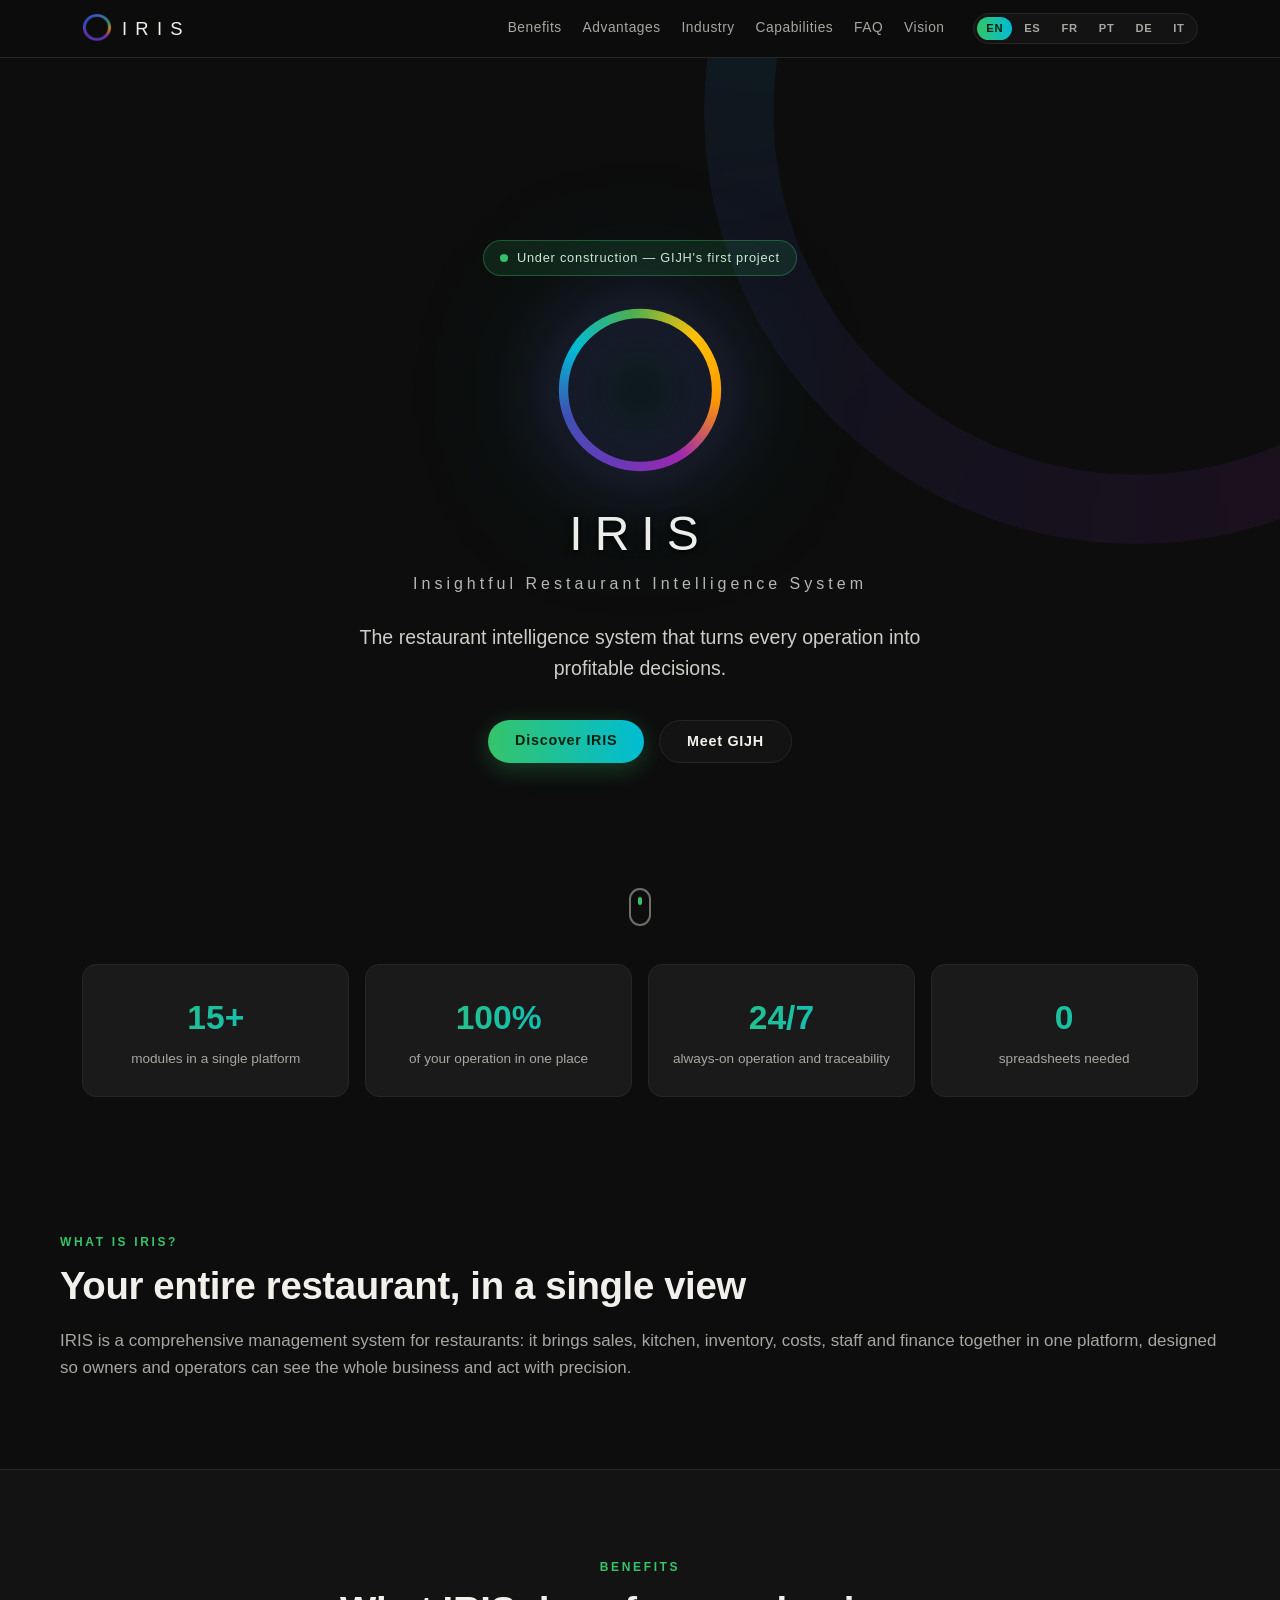
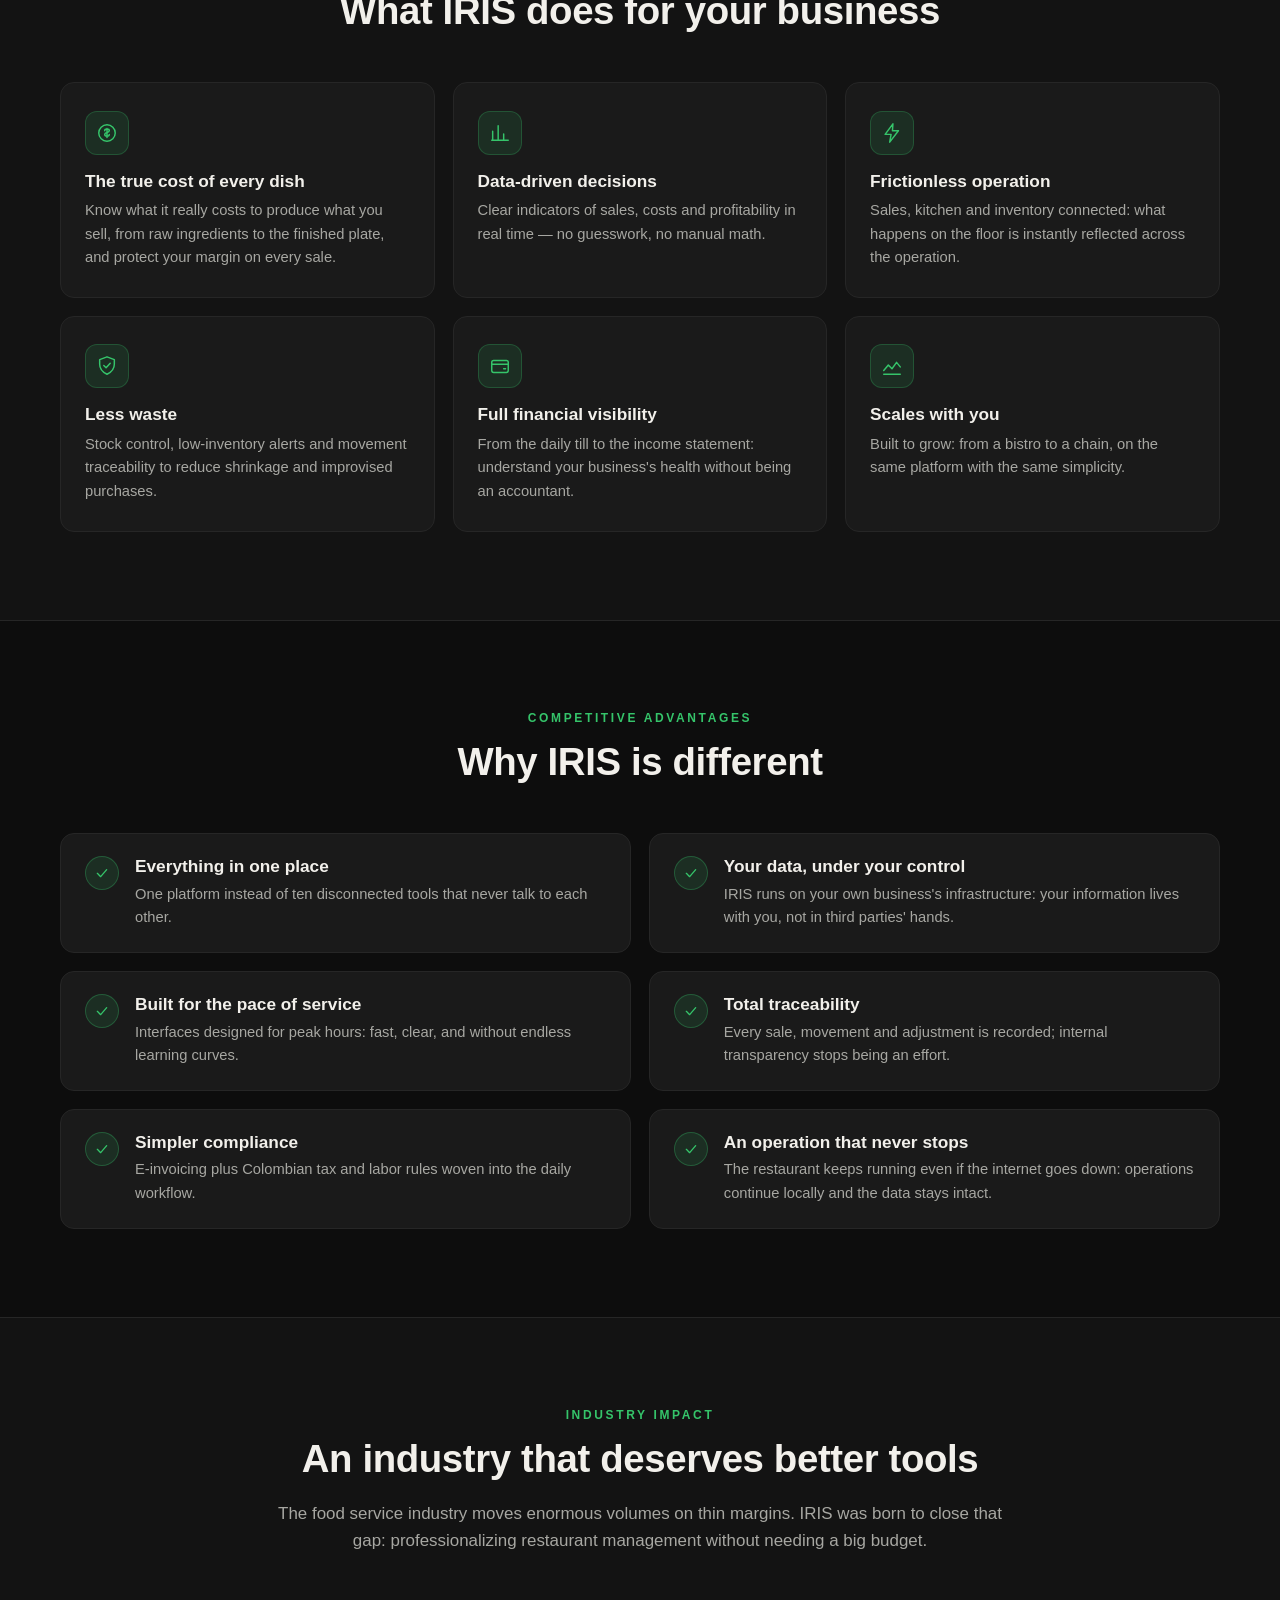
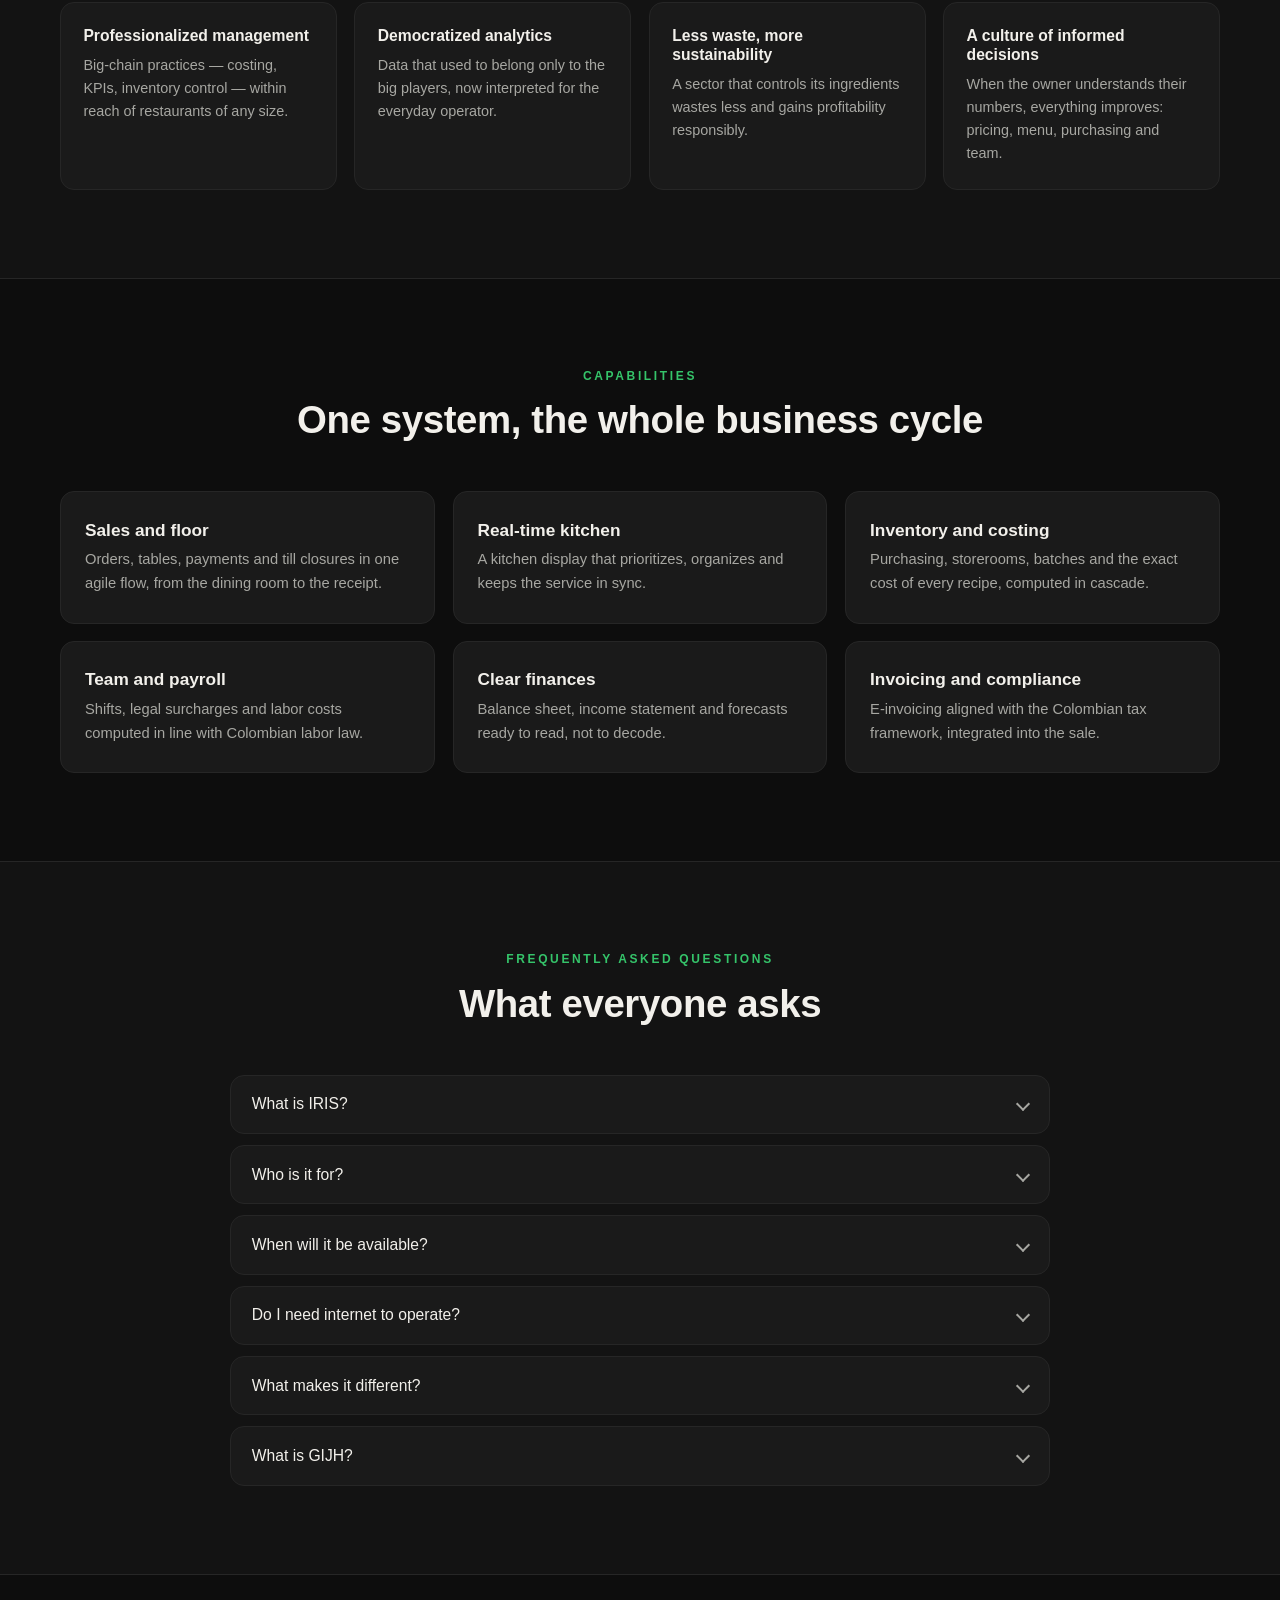
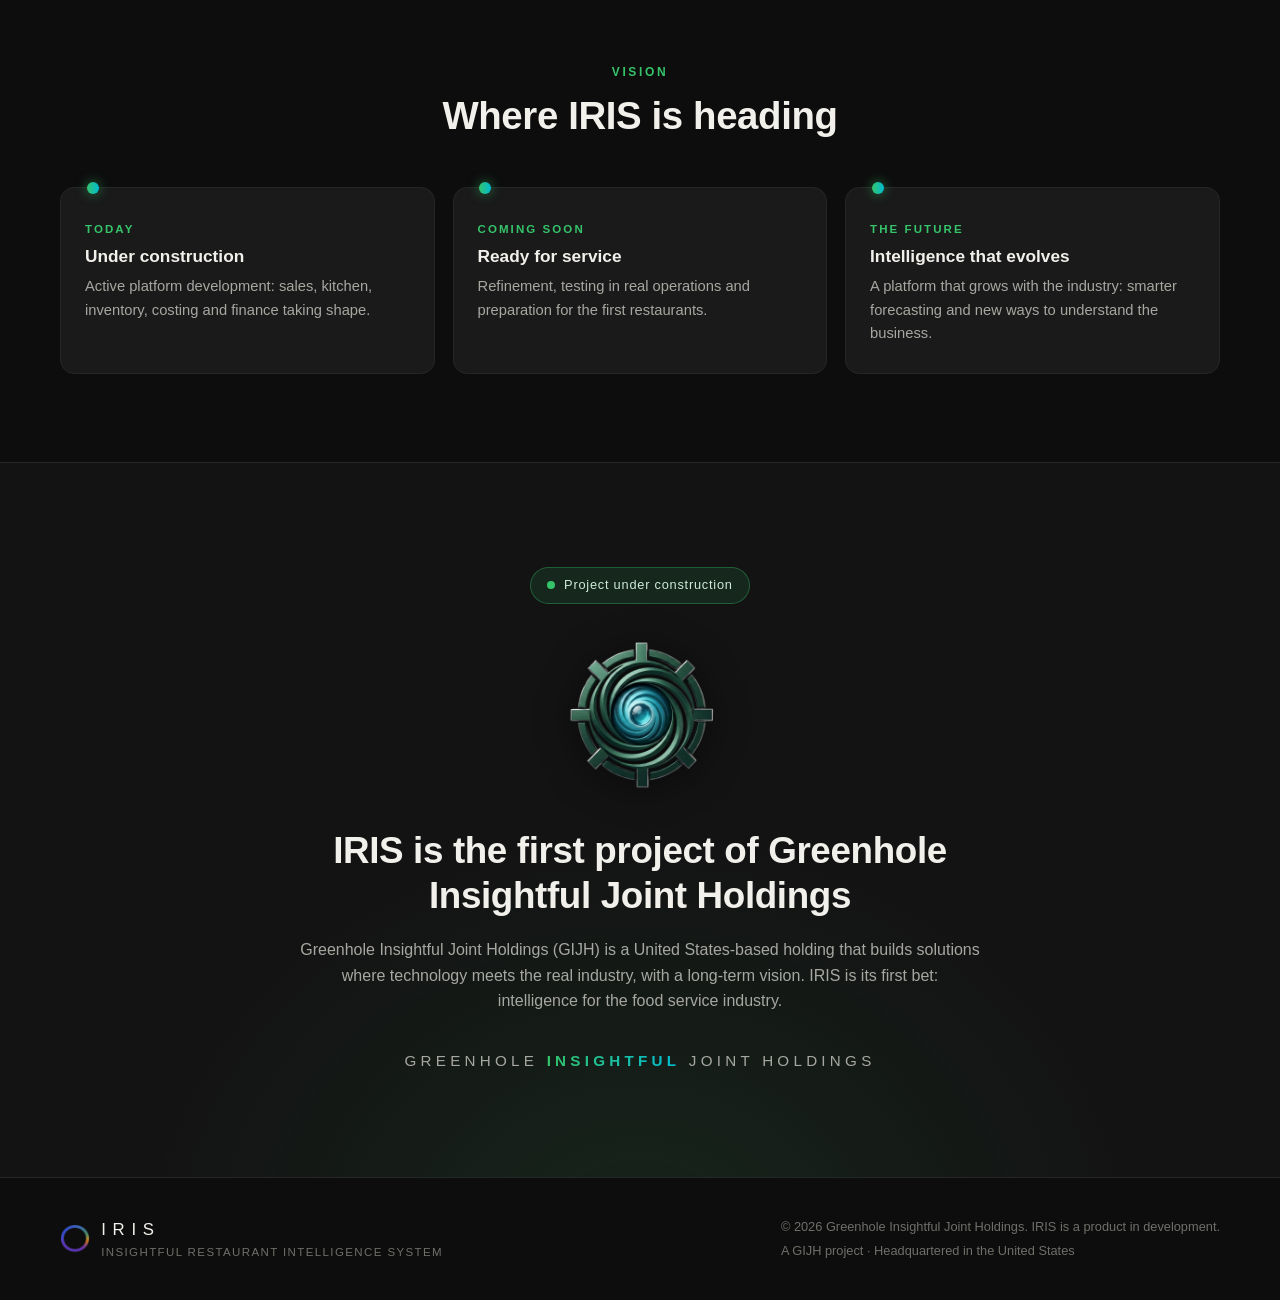
==== commit fe93547e: "Add files via upload" ====
--- a/index.html
+++ b/index.html
@@ -1,14 +1,15 @@
 <!DOCTYPE html>
-<html lang="es">
+<html lang="en">
 <head>
   <meta charset="UTF-8">
   <meta name="viewport" content="width=device-width, initial-scale=1.0">
+  <meta name="format-detection" content="telephone=no, date=no, address=no, email=no">
   <title>IRIS — Insightful Restaurant Intelligence System | GIJH</title>
-  <meta name="description" content="IRIS es el sistema de inteligencia para restaurantes del grupo Greenhole Insightful Joint Holdings (GIJH): ventas, cocina, inventario, costos, equipo y finanzas en una sola plataforma. Proyecto en construcción.">
+  <meta name="description" content="IRIS is the restaurant intelligence system from Greenhole Insightful Joint Holdings (GIJH): sales, kitchen, inventory, costs, team and finance in a single platform. Under construction.">
   <meta property="og:title" content="IRIS — Insightful Restaurant Intelligence System">
-  <meta property="og:description" content="Inteligencia y gestión integral para la industria gastronómica. Un proyecto de GIJH, con sede en Estados Unidos. En construcción.">
+  <meta property="og:description" content="Intelligence and comprehensive management for the food service industry. A GIJH project, headquartered in the United States. Under construction.">
   <meta property="og:type" content="website">
-  <link rel="icon" type="image/svg+xml" href="assets/favicon.svg">
+  <link rel="icon" type="image/x-icon" href="assets/iris-logo.ico">
   <link rel="stylesheet" href="assets/styles.css">
 </head>
 <body>
@@ -17,30 +18,24 @@
   <header class="nav" id="top">
     <div class="nav-inner">
       <a class="brand" href="#top" aria-label="IRIS">
-        <svg class="brand-logo" viewBox="0 0 64 64" aria-hidden="true" focusable="false">
-          <defs>
-            <linearGradient id="brand-grad" x1="0" y1="0" x2="1" y2="1">
-              <stop offset="0" stop-color="#673AB7"/>
-              <stop offset="0.5" stop-color="#00BCD4"/>
-              <stop offset="1" stop-color="#35C46A"/>
-            </linearGradient>
-          </defs>
-          <rect width="64" height="64" rx="14" fill="#141414"/>
-          <circle cx="32" cy="32" r="20" fill="none" stroke="url(#brand-grad)" stroke-width="6"/>
-        </svg>
+        <img class="brand-logo" src="assets/iris-logo.ico" alt="IRIS" width="30" height="30">
         <span class="brand-name">IRIS</span>
       </a>
-      <nav class="nav-links" aria-label="Secciones">
-        <a href="#beneficios" data-i18n="nav.beneficios">Beneficios</a>
-        <a href="#ventajas" data-i18n="nav.ventajas">Ventajas</a>
-        <a href="#industria" data-i18n="nav.industria">Industria</a>
-        <a href="#capacidades" data-i18n="nav.capacidades">Capacidades</a>
+      <nav class="nav-links" aria-label="Sections">
+        <a href="#benefits" data-i18n="nav.benefits">Benefits</a>
+        <a href="#advantages" data-i18n="nav.advantages">Advantages</a>
+        <a href="#industry" data-i18n="nav.industry">Industry</a>
+        <a href="#capabilities" data-i18n="nav.capabilities">Capabilities</a>
         <a href="#faq" data-i18n="nav.faq">FAQ</a>
-        <a href="#vision" data-i18n="nav.vision">Visión</a>
+        <a href="#vision" data-i18n="nav.vision">Vision</a>
       </nav>
-      <div class="lang-switch" role="group" aria-label="Idioma">
-        <button type="button" id="lang-es" aria-pressed="true">ES</button>
-        <button type="button" id="lang-en" aria-pressed="false">EN</button>
+      <div class="lang-switch" role="group" aria-label="Language">
+        <button type="button" data-lang="en" aria-pressed="true">EN</button>
+        <button type="button" data-lang="es" aria-pressed="false">ES</button>
+        <button type="button" data-lang="fr" aria-pressed="false">FR</button>
+        <button type="button" data-lang="pt" aria-pressed="false">PT</button>
+        <button type="button" data-lang="de" aria-pressed="false">DE</button>
+        <button type="button" data-lang="it" aria-pressed="false">IT</button>
       </div>
     </div>
   </header>
@@ -54,7 +49,7 @@
       <div class="hero-inner">
         <p class="badge construction-badge">
           <span class="pulse-dot" aria-hidden="true"></span>
-          <span data-i18n="hero.badge">En construcción — el primer proyecto de GIJH</span>
+          <span data-i18n="hero.badge">Under construction — GIJH's first project</span>
         </p>
         <div class="splash-logo" aria-hidden="true">
           <svg viewBox="0 0 100 100" xmlns="http://www.w3.org/2000/svg">
@@ -75,10 +70,10 @@
         </div>
         <h1 id="hero-title" class="splash-title">IRIS</h1>
         <p class="splash-sub">Insightful Restaurant Intelligence System</p>
-        <p class="hero-tag" data-i18n="hero.tag">El sistema de inteligencia para restaurantes que convierte cada operación en decisiones rentables.</p>
+        <p class="hero-tag" data-i18n="hero.tag">The restaurant intelligence system that turns every operation into profitable decisions.</p>
         <div class="hero-cta">
-          <a class="btn btn-primary" href="#beneficios" data-i18n="hero.cta1">Descubrir IRIS</a>
-          <a class="btn btn-ghost" href="#gijh" data-i18n="hero.cta2">Conocer GIJH</a>
+          <a class="btn btn-primary" href="#benefits" data-i18n="hero.cta1">Discover IRIS</a>
+          <a class="btn btn-ghost" href="#gijh" data-i18n="hero.cta2">Meet GIJH</a>
         </div>
       </div>
       <div class="scroll-hint" aria-hidden="true"></div>
@@ -86,22 +81,22 @@
     <!-- ═══ FIN: hero ═══ -->
 
     <!-- ═══ INICIO: cifras · PRESENTACION ═══ -->
-    <section class="stats reveal" aria-label="IRIS en cifras">
+    <section class="stats reveal" aria-label="IRIS in numbers">
       <div class="stat">
         <span class="stat-num" data-count="15" data-suffix="+">15+</span>
-        <span class="stat-label" data-i18n="stats.1">módulos en una sola plataforma</span>
+        <span class="stat-label" data-i18n="stats.1">modules in a single platform</span>
       </div>
       <div class="stat">
         <span class="stat-num" data-count="100" data-suffix="%">100%</span>
-        <span class="stat-label" data-i18n="stats.2">de tu operación en un solo lugar</span>
+        <span class="stat-label" data-i18n="stats.2">of your operation in one place</span>
       </div>
       <div class="stat">
         <span class="stat-num" data-count="24" data-suffix="/7">24/7</span>
-        <span class="stat-label" data-i18n="stats.3">operación y trazabilidad continua</span>
+        <span class="stat-label" data-i18n="stats.3">always-on operation and traceability</span>
       </div>
       <div class="stat">
         <span class="stat-num" data-count="0" data-suffix="">0</span>
-        <span class="stat-label" data-i18n="stats.4">hojas de cálculo necesarias</span>
+        <span class="stat-label" data-i18n="stats.4">spreadsheets needed</span>
       </div>
     </section>
     <!-- ═══ FIN: cifras ═══ -->
@@ -109,50 +104,50 @@
     <!-- ═══ INICIO: que es · PRESENTACION ═══ -->
     <section class="section" id="about" aria-labelledby="about-t">
       <div class="section-inner reveal">
-        <p class="kicker" data-i18n="about.kicker">¿Qué es IRIS?</p>
-        <h2 id="about-t" data-i18n="about.t">Tu restaurante completo, en una sola mirada</h2>
-        <p class="lead" data-i18n="about.p">IRIS es un sistema integral de gestión para restaurantes: reúne ventas, cocina, inventario, costos, personal y finanzas en una sola plataforma, diseñada para que dueños y operadores vean su negocio completo y actúen con precisión.</p>
+        <p class="kicker" data-i18n="about.kicker">What is IRIS?</p>
+        <h2 id="about-t" data-i18n="about.t">Your entire restaurant, in a single view</h2>
+        <p class="lead" data-i18n="about.p">IRIS is a comprehensive management system for restaurants: it brings sales, kitchen, inventory, costs, staff and finance together in one platform, designed so owners and operators can see the whole business and act with precision.</p>
       </div>
     </section>
     <!-- ═══ FIN: que es ═══ -->
 
     <!-- ═══ INICIO: beneficios · PRESENTACION ═══ -->
-    <section class="section section-alt" id="beneficios" aria-labelledby="beneficios-t">
+    <section class="section section-alt" id="benefits" aria-labelledby="benefits-t">
       <div class="section-inner">
         <div class="section-head reveal">
-          <p class="kicker" data-i18n="ben.kicker">Beneficios</p>
-          <h2 id="beneficios-t" data-i18n="ben.t">Lo que IRIS hace por tu negocio</h2>
+          <p class="kicker" data-i18n="ben.kicker">Benefits</p>
+          <h2 id="benefits-t" data-i18n="ben.t">What IRIS does for your business</h2>
         </div>
         <div class="grid grid-3">
           <article class="card reveal">
             <div class="card-icon" aria-hidden="true"><svg viewBox="0 0 24 24" fill="none" stroke="currentColor" stroke-width="1.6" stroke-linecap="round" stroke-linejoin="round"><circle cx="12" cy="12" r="9"/><path d="M12 7v10M9.5 9.5c0-1 1-1.8 2.5-1.8s2.5.8 2.5 1.8-1 1.6-2.5 2c-1.5.4-2.5 1-2.5 2s1 1.8 2.5 1.8 2.5-.8 2.5-1.8"/></svg></div>
-            <h3 data-i18n="ben.1.t">Costo real de cada plato</h3>
-            <p data-i18n="ben.1.d">Conoce cuánto cuesta realmente producir lo que vendes, desde la materia prima hasta el plato final, y protege tu margen en cada venta.</p>
+            <h3 data-i18n="ben.1.t">The true cost of every dish</h3>
+            <p data-i18n="ben.1.d">Know what it really costs to produce what you sell, from raw ingredients to the finished plate, and protect your margin on every sale.</p>
           </article>
           <article class="card reveal">
             <div class="card-icon" aria-hidden="true"><svg viewBox="0 0 24 24" fill="none" stroke="currentColor" stroke-width="1.6" stroke-linecap="round" stroke-linejoin="round"><path d="M4 20V10M10 20V4M16 20v-7M21 20H3"/></svg></div>
-            <h3 data-i18n="ben.2.t">Decisiones con datos</h3>
-            <p data-i18n="ben.2.d">Indicadores claros de ventas, costos y rentabilidad en tiempo real, sin depender de corazonadas ni cálculos manuales.</p>
+            <h3 data-i18n="ben.2.t">Data-driven decisions</h3>
+            <p data-i18n="ben.2.d">Clear indicators of sales, costs and profitability in real time — no guesswork, no manual math.</p>
           </article>
           <article class="card reveal">
             <div class="card-icon" aria-hidden="true"><svg viewBox="0 0 24 24" fill="none" stroke="currentColor" stroke-width="1.6" stroke-linecap="round" stroke-linejoin="round"><path d="M13 2 4.5 13.5H11L9.5 22 19 9.5h-6.5L13 2Z"/></svg></div>
-            <h3 data-i18n="ben.3.t">Operación sin fricciones</h3>
-            <p data-i18n="ben.3.d">Ventas, cocina e inventario conectados: lo que ocurre en el salón se refleja al instante en toda la operación.</p>
+            <h3 data-i18n="ben.3.t">Frictionless operation</h3>
+            <p data-i18n="ben.3.d">Sales, kitchen and inventory connected: what happens on the floor is instantly reflected across the operation.</p>
           </article>
           <article class="card reveal">
             <div class="card-icon" aria-hidden="true"><svg viewBox="0 0 24 24" fill="none" stroke="currentColor" stroke-width="1.6" stroke-linecap="round" stroke-linejoin="round"><path d="M12 21c5-2.5 8-6.5 8-11V5l-8-3-8 3v5c0 4.5 3 8.5 8 11Z"/><path d="M8.5 11.5 11 14l4.5-5"/></svg></div>
-            <h3 data-i18n="ben.4.t">Menos desperdicio</h3>
-            <p data-i18n="ben.4.d">Control de existencias, alertas de stock y trazabilidad de movimientos para reducir mermas y compras improvisadas.</p>
+            <h3 data-i18n="ben.4.t">Less waste</h3>
+            <p data-i18n="ben.4.d">Stock control, low-inventory alerts and movement traceability to reduce shrinkage and improvised purchases.</p>
           </article>
           <article class="card reveal">
             <div class="card-icon" aria-hidden="true"><svg viewBox="0 0 24 24" fill="none" stroke="currentColor" stroke-width="1.6" stroke-linecap="round" stroke-linejoin="round"><rect x="3" y="6" width="18" height="13" rx="2"/><path d="M3 10h18M16 15h2"/></svg></div>
-            <h3 data-i18n="ben.5.t">Visión financiera completa</h3>
-            <p data-i18n="ben.5.d">Desde la caja diaria hasta el estado de resultados: entiende la salud de tu negocio sin ser contador.</p>
+            <h3 data-i18n="ben.5.t">Full financial visibility</h3>
+            <p data-i18n="ben.5.d">From the daily till to the income statement: understand your business's health without being an accountant.</p>
           </article>
           <article class="card reveal">
             <div class="card-icon" aria-hidden="true"><svg viewBox="0 0 24 24" fill="none" stroke="currentColor" stroke-width="1.6" stroke-linecap="round" stroke-linejoin="round"><path d="M3 17l5-6 4 4 5-7 4 5"/><path d="M3 21h18"/></svg></div>
-            <h3 data-i18n="ben.6.t">Escala contigo</h3>
-            <p data-i18n="ben.6.d">Diseñado para crecer: de un bistró a una cadena, con la misma plataforma y la misma simplicidad.</p>
+            <h3 data-i18n="ben.6.t">Scales with you</h3>
+            <p data-i18n="ben.6.d">Built to grow: from a bistro to a chain, on the same platform with the same simplicity.</p>
           </article>
         </div>
       </div>
@@ -160,53 +155,53 @@
     <!-- ═══ FIN: beneficios ═══ -->
 
     <!-- ═══ INICIO: ventajas · PRESENTACION ═══ -->
-    <section class="section" id="ventajas" aria-labelledby="ventajas-t">
+    <section class="section" id="advantages" aria-labelledby="advantages-t">
       <div class="section-inner">
         <div class="section-head reveal">
-          <p class="kicker" data-i18n="adv.kicker">Ventajas competitivas</p>
-          <h2 id="ventajas-t" data-i18n="adv.t">Por qué IRIS es distinto</h2>
+          <p class="kicker" data-i18n="adv.kicker">Competitive advantages</p>
+          <h2 id="advantages-t" data-i18n="adv.t">Why IRIS is different</h2>
         </div>
         <div class="grid grid-2">
           <article class="adv reveal">
             <div class="adv-check" aria-hidden="true"><svg viewBox="0 0 24 24" fill="none" stroke="currentColor" stroke-width="2" stroke-linecap="round" stroke-linejoin="round"><path d="M5 12.5 10 17.5 19 7"/></svg></div>
             <div>
-              <h3 data-i18n="adv.1.t">Todo en un solo lugar</h3>
-              <p data-i18n="adv.1.d">Una plataforma en lugar de diez herramientas sueltas que no se hablan entre sí.</p>
-            </div>
-          </article>
-          <article class="adv reveal">
-            <div class="adv-check" aria-hidden="true"><svg viewBox="0 0 24 24" fill="none" stroke="currentColor" stroke-width="2" stroke-linecap="round" stroke-linejoin="round"><path d="M5 12.5 10 17.5 19 7"/></svg></div>
-            <div>
-              <h3 data-i18n="adv.2.t">Tus datos, bajo tu control</h3>
-              <p data-i18n="adv.2.d">IRIS opera sobre la infraestructura de tu propio negocio: tu información vive contigo, no en manos de terceros.</p>
-            </div>
-          </article>
-          <article class="adv reveal">
-            <div class="adv-check" aria-hidden="true"><svg viewBox="0 0 24 24" fill="none" stroke="currentColor" stroke-width="2" stroke-linecap="round" stroke-linejoin="round"><path d="M5 12.5 10 17.5 19 7"/></svg></div>
-            <div>
-              <h3 data-i18n="adv.3.t">Hecho para el ritmo del servicio</h3>
-              <p data-i18n="adv.3.d">Interfaces pensadas para la hora pico: rápidas, claras y sin curvas de aprendizaje eternas.</p>
-            </div>
-          </article>
-          <article class="adv reveal">
-            <div class="adv-check" aria-hidden="true"><svg viewBox="0 0 24 24" fill="none" stroke="currentColor" stroke-width="2" stroke-linecap="round" stroke-linejoin="round"><path d="M5 12.5 10 17.5 19 7"/></svg></div>
-            <div>
-              <h3 data-i18n="adv.4.t">Trazabilidad total</h3>
-              <p data-i18n="adv.4.d">Cada venta, movimiento y ajuste queda registrado; la transparencia interna deja de ser un esfuerzo.</p>
-            </div>
-          </article>
-          <article class="adv reveal">
-            <div class="adv-check" aria-hidden="true"><svg viewBox="0 0 24 24" fill="none" stroke="currentColor" stroke-width="2" stroke-linecap="round" stroke-linejoin="round"><path d="M5 12.5 10 17.5 19 7"/></svg></div>
-            <div>
-              <h3 data-i18n="adv.5.t">Cumplimiento más simple</h3>
-              <p data-i18n="adv.5.d">Facturación electrónica y reglas tributarias y laborales colombianas integradas en el flujo diario.</p>
-            </div>
-          </article>
-          <article class="adv reveal">
-            <div class="adv-check" aria-hidden="true"><svg viewBox="0 0 24 24" fill="none" stroke="currentColor" stroke-width="2" stroke-linecap="round" stroke-linejoin="round"><path d="M5 12.5 10 17.5 19 7"/></svg></div>
-            <div>
-              <h3 data-i18n="adv.6.t">Operación que no se detiene</h3>
-              <p data-i18n="adv.6.d">El restaurante continúa aunque falle internet: la operación sigue en local y la información queda íntegra.</p>
+              <h3 data-i18n="adv.1.t">Everything in one place</h3>
+              <p data-i18n="adv.1.d">One platform instead of ten disconnected tools that never talk to each other.</p>
+            </div>
+          </article>
+          <article class="adv reveal">
+            <div class="adv-check" aria-hidden="true"><svg viewBox="0 0 24 24" fill="none" stroke="currentColor" stroke-width="2" stroke-linecap="round" stroke-linejoin="round"><path d="M5 12.5 10 17.5 19 7"/></svg></div>
+            <div>
+              <h3 data-i18n="adv.2.t">Your data, under your control</h3>
+              <p data-i18n="adv.2.d">IRIS runs on your own business's infrastructure: your information lives with you, not in third parties' hands.</p>
+            </div>
+          </article>
+          <article class="adv reveal">
+            <div class="adv-check" aria-hidden="true"><svg viewBox="0 0 24 24" fill="none" stroke="currentColor" stroke-width="2" stroke-linecap="round" stroke-linejoin="round"><path d="M5 12.5 10 17.5 19 7"/></svg></div>
+            <div>
+              <h3 data-i18n="adv.3.t">Built for the pace of service</h3>
+              <p data-i18n="adv.3.d">Interfaces designed for peak hours: fast, clear, and without endless learning curves.</p>
+            </div>
+          </article>
+          <article class="adv reveal">
+            <div class="adv-check" aria-hidden="true"><svg viewBox="0 0 24 24" fill="none" stroke="currentColor" stroke-width="2" stroke-linecap="round" stroke-linejoin="round"><path d="M5 12.5 10 17.5 19 7"/></svg></div>
+            <div>
+              <h3 data-i18n="adv.4.t">Total traceability</h3>
+              <p data-i18n="adv.4.d">Every sale, movement and adjustment is recorded; internal transparency stops being an effort.</p>
+            </div>
+          </article>
+          <article class="adv reveal">
+            <div class="adv-check" aria-hidden="true"><svg viewBox="0 0 24 24" fill="none" stroke="currentColor" stroke-width="2" stroke-linecap="round" stroke-linejoin="round"><path d="M5 12.5 10 17.5 19 7"/></svg></div>
+            <div>
+              <h3 data-i18n="adv.5.t">Simpler compliance</h3>
+              <p data-i18n="adv.5.d">E-invoicing plus Colombian tax and labor rules woven into the daily workflow.</p>
+            </div>
+          </article>
+          <article class="adv reveal">
+            <div class="adv-check" aria-hidden="true"><svg viewBox="0 0 24 24" fill="none" stroke="currentColor" stroke-width="2" stroke-linecap="round" stroke-linejoin="round"><path d="M5 12.5 10 17.5 19 7"/></svg></div>
+            <div>
+              <h3 data-i18n="adv.6.t">An operation that never stops</h3>
+              <p data-i18n="adv.6.d">The restaurant keeps running even if the internet goes down: operations continue locally and the data stays intact.</p>
             </div>
           </article>
         </div>
@@ -215,29 +210,29 @@
     <!-- ═══ FIN: ventajas ═══ -->
 
     <!-- ═══ INICIO: industria · PRESENTACION ═══ -->
-    <section class="section section-alt" id="industria" aria-labelledby="industria-t">
+    <section class="section section-alt" id="industry" aria-labelledby="industry-t">
       <div class="section-inner">
         <div class="section-head reveal">
-          <p class="kicker" data-i18n="ind.kicker">Aporte a la industria</p>
-          <h2 id="industria-t" data-i18n="ind.t">Una industria que merece mejores herramientas</h2>
-          <p class="lead" data-i18n="ind.intro">La industria gastronómica mueve enormes volúmenes con márgenes delgados. IRIS nace para cerrar esa brecha: profesionalizar la gestión del restaurante sin necesidad de grandes presupuestos.</p>
+          <p class="kicker" data-i18n="ind.kicker">Industry impact</p>
+          <h2 id="industry-t" data-i18n="ind.t">An industry that deserves better tools</h2>
+          <p class="lead" data-i18n="ind.intro">The food service industry moves enormous volumes on thin margins. IRIS was born to close that gap: professionalizing restaurant management without needing a big budget.</p>
         </div>
         <div class="grid grid-4">
           <article class="mini reveal">
-            <h3 data-i18n="ind.1.t">Profesionalización de la gestión</h3>
-            <p data-i18n="ind.1.d">Prácticas de las grandes cadenas —costeo, indicadores, control de inventario— al alcance de restaurantes de cualquier tamaño.</p>
+            <h3 data-i18n="ind.1.t">Professionalized management</h3>
+            <p data-i18n="ind.1.d">Big-chain practices — costing, KPIs, inventory control — within reach of restaurants of any size.</p>
           </article>
           <article class="mini reveal">
-            <h3 data-i18n="ind.2.t">Democratización del análisis</h3>
-            <p data-i18n="ind.2.d">Datos que antes eran solo de los grandes, ahora interpretados para el operador de a pie.</p>
+            <h3 data-i18n="ind.2.t">Democratized analytics</h3>
+            <p data-i18n="ind.2.d">Data that used to belong only to the big players, now interpreted for the everyday operator.</p>
           </article>
           <article class="mini reveal">
-            <h3 data-i18n="ind.3.t">Menos desperdicio, más sostenibilidad</h3>
-            <p data-i18n="ind.3.d">Un sector que controla sus insumos desperdicia menos y gana rentabilidad de forma responsable.</p>
+            <h3 data-i18n="ind.3.t">Less waste, more sustainability</h3>
+            <p data-i18n="ind.3.d">A sector that controls its ingredients wastes less and gains profitability responsibly.</p>
           </article>
           <article class="mini reveal">
-            <h3 data-i18n="ind.4.t">Cultura de decisiones informadas</h3>
-            <p data-i18n="ind.4.d">Cuando el dueño entiende sus números, todo mejora: precios, menú, compras y equipo.</p>
+            <h3 data-i18n="ind.4.t">A culture of informed decisions</h3>
+            <p data-i18n="ind.4.d">When the owner understands their numbers, everything improves: pricing, menu, purchasing and team.</p>
           </article>
         </div>
       </div>
@@ -245,36 +240,36 @@
     <!-- ═══ FIN: industria ═══ -->
 
     <!-- ═══ INICIO: capacidades · PRESENTACION ═══ -->
-    <section class="section" id="capacidades" aria-labelledby="capacidades-t">
+    <section class="section" id="capabilities" aria-labelledby="capabilities-t">
       <div class="section-inner">
         <div class="section-head reveal">
-          <p class="kicker" data-i18n="cap.kicker">Capacidades</p>
-          <h2 id="capacidades-t" data-i18n="cap.t">Un solo sistema, todo el ciclo del negocio</h2>
+          <p class="kicker" data-i18n="cap.kicker">Capabilities</p>
+          <h2 id="capabilities-t" data-i18n="cap.t">One system, the whole business cycle</h2>
         </div>
         <div class="grid grid-3">
           <article class="card cap reveal">
-            <h3 data-i18n="cap.1.t">Ventas y salón</h3>
-            <p data-i18n="cap.1.d">Pedidos, mesas, pagos y cierres de caja en un flujo ágil, del salón al recibo.</p>
-          </article>
-          <article class="card cap reveal">
-            <h3 data-i18n="cap.2.t">Cocina en tiempo real</h3>
-            <p data-i18n="cap.2.d">Una pantalla de cocina que prioriza, organiza y mantiene el servicio sincronizado.</p>
-          </article>
-          <article class="card cap reveal">
-            <h3 data-i18n="cap.3.t">Inventario y costos</h3>
-            <p data-i18n="cap.3.d">Compras, bodegas, lotes y el costo exacto de cada receta, calculado en cascada.</p>
-          </article>
-          <article class="card cap reveal">
-            <h3 data-i18n="cap.4.t">Equipo y nómina</h3>
-            <p data-i18n="cap.4.d">Turnos, recargos legales y costos laborales calculados conforme a la normatividad laboral colombiana.</p>
-          </article>
-          <article class="card cap reveal">
-            <h3 data-i18n="cap.5.t">Finanzas claras</h3>
-            <p data-i18n="cap.5.d">Balance, resultados y proyecciones listos para leer, no para descifrar.</p>
-          </article>
-          <article class="card cap reveal">
-            <h3 data-i18n="cap.6.t">Facturación y cumplimiento</h3>
-            <p data-i18n="cap.6.d">Facturación electrónica alineada con el marco tributario colombiano, integrada a la venta.</p>
+            <h3 data-i18n="cap.1.t">Sales and floor</h3>
+            <p data-i18n="cap.1.d">Orders, tables, payments and till closures in one agile flow, from the dining room to the receipt.</p>
+          </article>
+          <article class="card cap reveal">
+            <h3 data-i18n="cap.2.t">Real-time kitchen</h3>
+            <p data-i18n="cap.2.d">A kitchen display that prioritizes, organizes and keeps the service in sync.</p>
+          </article>
+          <article class="card cap reveal">
+            <h3 data-i18n="cap.3.t">Inventory and costing</h3>
+            <p data-i18n="cap.3.d">Purchasing, storerooms, batches and the exact cost of every recipe, computed in cascade.</p>
+          </article>
+          <article class="card cap reveal">
+            <h3 data-i18n="cap.4.t">Team and payroll</h3>
+            <p data-i18n="cap.4.d">Shifts, legal surcharges and labor costs computed in line with Colombian labor law.</p>
+          </article>
+          <article class="card cap reveal">
+            <h3 data-i18n="cap.5.t">Clear finances</h3>
+            <p data-i18n="cap.5.d">Balance sheet, income statement and forecasts ready to read, not to decode.</p>
+          </article>
+          <article class="card cap reveal">
+            <h3 data-i18n="cap.6.t">Invoicing and compliance</h3>
+            <p data-i18n="cap.6.d">E-invoicing aligned with the Colombian tax framework, integrated into the sale.</p>
           </article>
         </div>
       </div>
@@ -285,51 +280,51 @@
     <section class="section section-alt" id="faq" aria-labelledby="faq-t">
       <div class="section-inner section-narrow">
         <div class="section-head reveal">
-          <p class="kicker" data-i18n="faq.kicker">Preguntas frecuentes</p>
-          <h2 id="faq-t" data-i18n="faq.t">Lo que todos preguntan</h2>
+          <p class="kicker" data-i18n="faq.kicker">Frequently asked questions</p>
+          <h2 id="faq-t" data-i18n="faq.t">What everyone asks</h2>
         </div>
         <div class="faq-list reveal">
           <div class="faq-item">
             <button type="button" class="faq-q" aria-expanded="false">
-              <span data-i18n="faq.1.q">¿Qué es IRIS?</span>
-              <span class="faq-chevron" aria-hidden="true"></span>
-            </button>
-            <div class="faq-a"><div class="faq-a-inner"><p data-i18n="faq.1.a">Un sistema integral de inteligencia y gestión para restaurantes que une ventas, cocina, inventario, personal y finanzas en una sola plataforma.</p></div></div>
-          </div>
-          <div class="faq-item">
-            <button type="button" class="faq-q" aria-expanded="false">
-              <span data-i18n="faq.2.q">¿Para quién está pensado?</span>
-              <span class="faq-chevron" aria-hidden="true"></span>
-            </button>
-            <div class="faq-a"><div class="faq-a-inner"><p data-i18n="faq.2.a">Para cualquier negocio gastronómico que quiera controlar costos y crecer con datos: cafés, bistrós, gastro bars, restaurantes y cadenas.</p></div></div>
-          </div>
-          <div class="faq-item">
-            <button type="button" class="faq-q" aria-expanded="false">
-              <span data-i18n="faq.3.q">¿Cuándo estará disponible?</span>
-              <span class="faq-chevron" aria-hidden="true"></span>
-            </button>
-            <div class="faq-a"><div class="faq-a-inner"><p data-i18n="faq.3.a">IRIS está en construcción activa por GIJH. Esta página se actualizará a medida que avance su desarrollo.</p></div></div>
-          </div>
-          <div class="faq-item">
-            <button type="button" class="faq-q" aria-expanded="false">
-              <span data-i18n="faq.4.q">¿Necesito internet para operar?</span>
-              <span class="faq-chevron" aria-hidden="true"></span>
-            </button>
-            <div class="faq-a"><div class="faq-a-inner"><p data-i18n="faq.4.a">No. IRIS está diseñado para que la operación del restaurante continúe incluso sin conexión.</p></div></div>
-          </div>
-          <div class="faq-item">
-            <button type="button" class="faq-q" aria-expanded="false">
-              <span data-i18n="faq.5.q">¿Qué lo hace diferente?</span>
-              <span class="faq-chevron" aria-hidden="true"></span>
-            </button>
-            <div class="faq-a"><div class="faq-a-inner"><p data-i18n="faq.5.a">Une en un solo sistema lo que normalmente está repartido en muchas herramientas, y traduce cada operación en información clara para decidir.</p></div></div>
-          </div>
-          <div class="faq-item">
-            <button type="button" class="faq-q" aria-expanded="false">
-              <span data-i18n="faq.6.q">¿Qué es GIJH?</span>
-              <span class="faq-chevron" aria-hidden="true"></span>
-            </button>
-            <div class="faq-a"><div class="faq-a-inner"><p data-i18n="faq.6.a">Greenhole Insightful Joint Holdings (GIJH) es la holding con sede en Estados Unidos que impulsa IRIS como su primer proyecto.</p></div></div>
+              <span data-i18n="faq.1.q">What is IRIS?</span>
+              <span class="faq-chevron" aria-hidden="true"></span>
+            </button>
+            <div class="faq-a"><div class="faq-a-inner"><p data-i18n="faq.1.a">A comprehensive intelligence and management system for restaurants that unites sales, kitchen, inventory, staff and finance in a single platform.</p></div></div>
+          </div>
+          <div class="faq-item">
+            <button type="button" class="faq-q" aria-expanded="false">
+              <span data-i18n="faq.2.q">Who is it for?</span>
+              <span class="faq-chevron" aria-hidden="true"></span>
+            </button>
+            <div class="faq-a"><div class="faq-a-inner"><p data-i18n="faq.2.a">For any food business that wants to control costs and grow with data: cafés, bistros, gastro bars, restaurants and chains.</p></div></div>
+          </div>
+          <div class="faq-item">
+            <button type="button" class="faq-q" aria-expanded="false">
+              <span data-i18n="faq.3.q">When will it be available?</span>
+              <span class="faq-chevron" aria-hidden="true"></span>
+            </button>
+            <div class="faq-a"><div class="faq-a-inner"><p data-i18n="faq.3.a">IRIS is actively being built by GIJH. This page will be updated as development progresses.</p></div></div>
+          </div>
+          <div class="faq-item">
+            <button type="button" class="faq-q" aria-expanded="false">
+              <span data-i18n="faq.4.q">Do I need internet to operate?</span>
+              <span class="faq-chevron" aria-hidden="true"></span>
+            </button>
+            <div class="faq-a"><div class="faq-a-inner"><p data-i18n="faq.4.a">No. IRIS is designed so the restaurant keeps operating even without a connection.</p></div></div>
+          </div>
+          <div class="faq-item">
+            <button type="button" class="faq-q" aria-expanded="false">
+              <span data-i18n="faq.5.q">What makes it different?</span>
+              <span class="faq-chevron" aria-hidden="true"></span>
+            </button>
+            <div class="faq-a"><div class="faq-a-inner"><p data-i18n="faq.5.a">It unites in one system what is usually scattered across many tools, and translates every operation into clear information for decision-making.</p></div></div>
+          </div>
+          <div class="faq-item">
+            <button type="button" class="faq-q" aria-expanded="false">
+              <span data-i18n="faq.6.q">What is GIJH?</span>
+              <span class="faq-chevron" aria-hidden="true"></span>
+            </button>
+            <div class="faq-a"><div class="faq-a-inner"><p data-i18n="faq.6.a">Greenhole Insightful Joint Holdings (GIJH) is the United States-based holding behind IRIS, its first project.</p></div></div>
           </div>
         </div>
       </div>
@@ -340,27 +335,27 @@
     <section class="section" id="vision" aria-labelledby="vision-t">
       <div class="section-inner">
         <div class="section-head reveal">
-          <p class="kicker" data-i18n="vis.kicker">Visión</p>
-          <h2 id="vision-t" data-i18n="vis.t">Hacia dónde va IRIS</h2>
+          <p class="kicker" data-i18n="vis.kicker">Vision</p>
+          <h2 id="vision-t" data-i18n="vis.t">Where IRIS is heading</h2>
         </div>
         <div class="roadmap">
           <div class="road reveal">
             <span class="road-dot" aria-hidden="true"></span>
-            <p class="road-phase" data-i18n="vis.1.p">Hoy</p>
-            <h3 data-i18n="vis.1.t">En construcción</h3>
-            <p data-i18n="vis.1.d">Desarrollo activo de la plataforma: ventas, cocina, inventario, costos y finanzas tomando forma.</p>
+            <p class="road-phase" data-i18n="vis.1.p">Today</p>
+            <h3 data-i18n="vis.1.t">Under construction</h3>
+            <p data-i18n="vis.1.d">Active platform development: sales, kitchen, inventory, costing and finance taking shape.</p>
           </div>
           <div class="road reveal">
             <span class="road-dot" aria-hidden="true"></span>
-            <p class="road-phase" data-i18n="vis.2.p">Próximamente</p>
-            <h3 data-i18n="vis.2.t">Listo para el servicio</h3>
-            <p data-i18n="vis.2.d">Refinamiento, pruebas en operación real y preparación para los primeros restaurantes.</p>
+            <p class="road-phase" data-i18n="vis.2.p">Coming soon</p>
+            <h3 data-i18n="vis.2.t">Ready for service</h3>
+            <p data-i18n="vis.2.d">Refinement, testing in real operations and preparation for the first restaurants.</p>
           </div>
           <div class="road reveal">
             <span class="road-dot" aria-hidden="true"></span>
-            <p class="road-phase" data-i18n="vis.3.p">El futuro</p>
-            <h3 data-i18n="vis.3.t">Inteligencia que evoluciona</h3>
-            <p data-i18n="vis.3.d">Una plataforma que crece con la industria: proyecciones más inteligentes y nuevas formas de entender el negocio.</p>
+            <p class="road-phase" data-i18n="vis.3.p">The future</p>
+            <h3 data-i18n="vis.3.t">Intelligence that evolves</h3>
+            <p data-i18n="vis.3.d">A platform that grows with the industry: smarter forecasting and new ways to understand the business.</p>
           </div>
         </div>
       </div>
@@ -372,10 +367,11 @@
       <div class="section-inner reveal">
         <p class="badge closing-badge">
           <span class="pulse-dot" aria-hidden="true"></span>
-          <span data-i18n="close.pill">Proyecto en construcción</span>
+          <span data-i18n="close.pill">Project under construction</span>
         </p>
-        <h2 id="gijh-t" class="closing-h" data-i18n="close.h">IRIS es el primer proyecto de Greenhole Insightful Joint Holdings</h2>
-        <p class="closing-p" data-i18n="close.p">Greenhole Insightful Joint Holdings (GIJH) es una holding con sede en Estados Unidos que construye soluciones donde la tecnología se encuentra con la industria real, con visión de largo plazo. IRIS es su primera apuesta: inteligencia para la industria gastronómica.</p>
+        <img class="gijh-logo" src="assets/logo_gijh.png" alt="Greenhole Insightful Joint Holdings" width="280" height="153">
+        <h2 id="gijh-t" class="closing-h" data-i18n="close.h">IRIS is the first project of Greenhole Insightful Joint Holdings</h2>
+        <p class="closing-p" data-i18n="close.p">Greenhole Insightful Joint Holdings (GIJH) is a United States-based holding that builds solutions where technology meets the real industry, with a long-term vision. IRIS is its first bet: intelligence for the food service industry.</p>
         <p class="closing-sign">Greenhole <span>Insightful</span> Joint Holdings</p>
       </div>
     </section>
@@ -387,18 +383,15 @@
   <footer class="footer">
     <div class="footer-inner">
       <div class="footer-brand">
-        <svg class="brand-logo" viewBox="0 0 64 64" aria-hidden="true" focusable="false">
-          <rect width="64" height="64" rx="14" fill="#141414"/>
-          <circle cx="32" cy="32" r="20" fill="none" stroke="url(#brand-grad)" stroke-width="6"/>
-        </svg>
+        <img class="brand-logo" src="assets/iris-logo.ico" alt="IRIS" width="30" height="30">
         <span>
           <strong>IRIS</strong>
           <span class="footer-sub">Insightful Restaurant Intelligence System</span>
         </span>
       </div>
       <div class="footer-legal">
-        <p data-i18n="footer.1">© 2026 Greenhole Insightful Joint Holdings. IRIS es un producto en desarrollo.</p>
-        <p data-i18n="footer.2">Un proyecto de GIJH · Con sede en Estados Unidos</p>
+        <p data-i18n="footer.1">© 2026 Greenhole Insightful Joint Holdings. IRIS is a product in development.</p>
+        <p data-i18n="footer.2">A GIJH project · Headquartered in the United States</p>
       </div>
     </div>
   </footer>
--- a/assets/styles.css
+++ b/assets/styles.css
@@ -120,7 +120,7 @@
 .nav-links a:hover { color: var(--green); }
 .lang-switch {
   display: flex;
-  gap: 4px;
+  gap: 3px;
   margin-left: 0.4rem;
   padding: 3px;
   border: 1px solid var(--border);
@@ -131,9 +131,9 @@
   border: 0;
   background: transparent;
   color: var(--muted);
-  font: 600 0.72rem/1 var(--font);
-  letter-spacing: 0.08em;
-  padding: 6px 11px;
+  font: 600 0.7rem/1 var(--font);
+  letter-spacing: 0.06em;
+  padding: 6px 9px;
   border-radius: 999px;
   cursor: pointer;
   transition: all 0.2s ease;
@@ -143,9 +143,13 @@
   background: var(--grad-gijh);
   color: #06210F;
 }
-@media (max-width: 860px) {
+@media (max-width: 1120px) {
   .nav-links { display: none; }
   .lang-switch { margin-left: auto; }
+}
+@media (max-width: 480px) {
+  .lang-switch button { padding: 6px 7px; }
+  .brand-name { letter-spacing: 0.3em; margin-right: -0.3em; }
 }
 /* ═══ FIN: navegacion ═══ */
 
@@ -154,7 +158,6 @@
   width: 30px;
   height: 30px;
   flex: 0 0 30px;
-  border-radius: 8px;
   display: block;
 }
 /* ═══ FIN: logo/icono ═══ */
@@ -515,6 +518,13 @@
   border-top: 1px solid var(--border);
 }
 .closing-badge { margin-bottom: 1.6rem; }
+.gijh-logo {
+  display: block;
+  width: min(320px, 86vw);
+  height: auto;
+  margin: 0 auto 1.6rem;
+  filter: drop-shadow(0 4px 18px rgba(0, 0, 0, 0.55));
+}
 .closing-h {
   max-width: 780px;
   margin: 0 auto 1.2rem;
